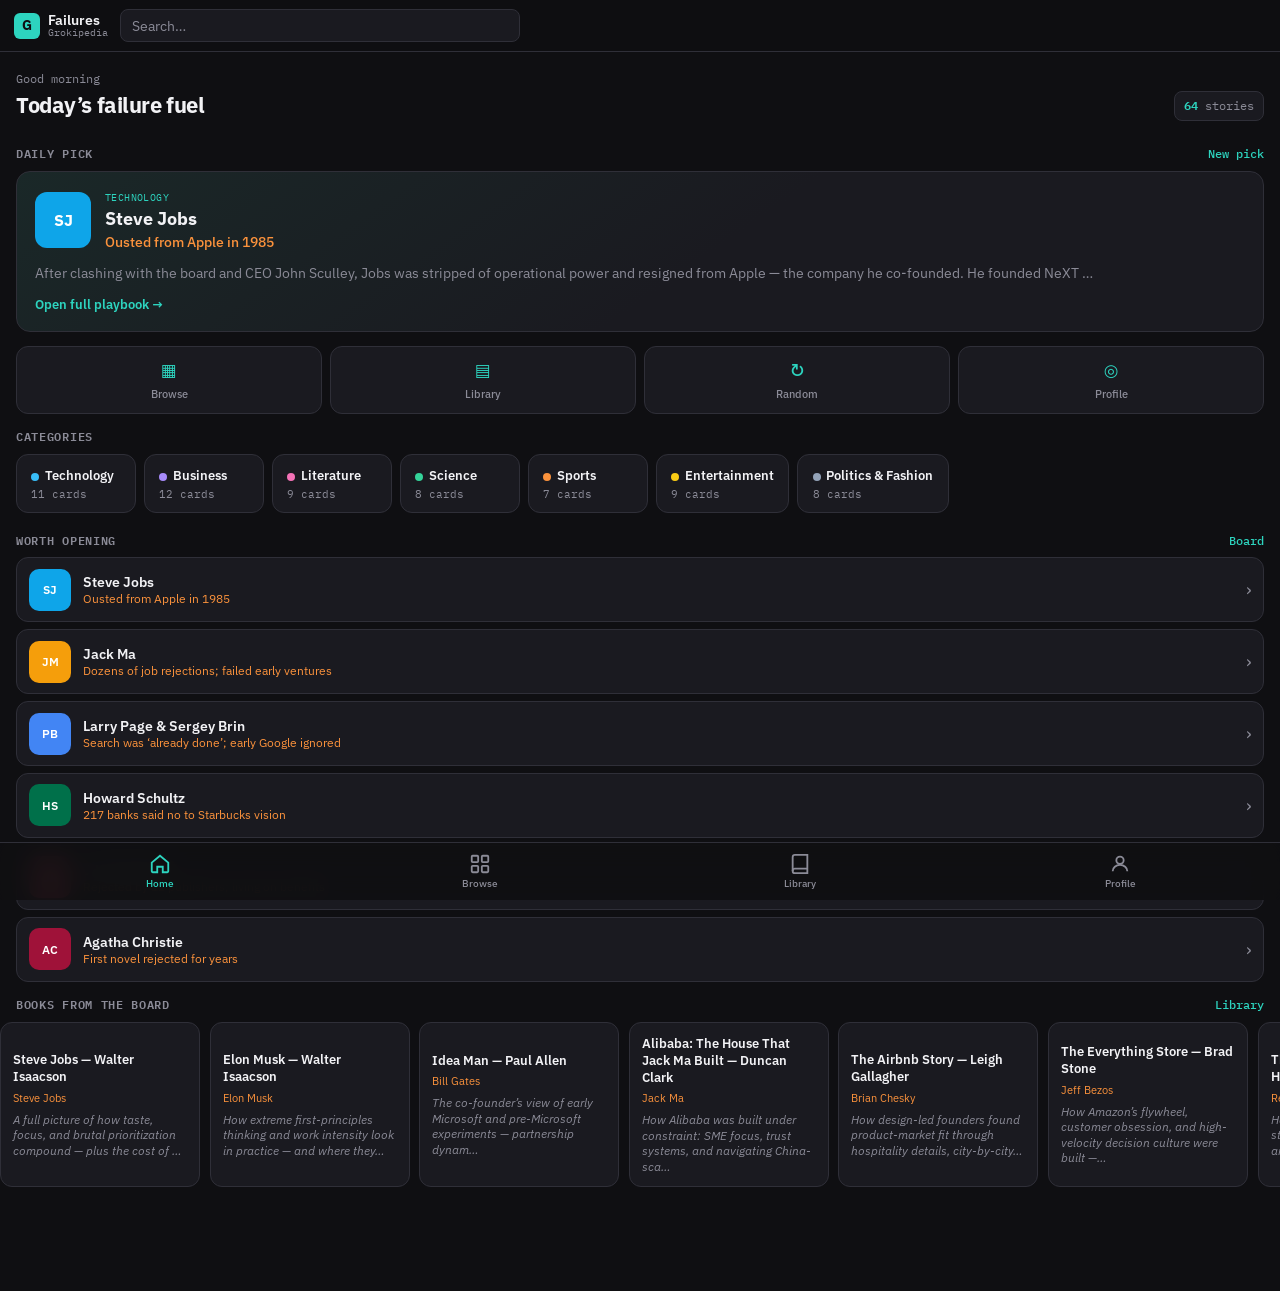
==== index.html @ 0fde5cc3 "Embed bulk catalog loader for 500+ entries; remove broken placeholder" ====
<!DOCTYPE html>
<html lang="en">
<head>
  <meta charset="UTF-8">
  <meta name="viewport" content="width=device-width, initial-scale=1.0, viewport-fit=cover">
  <title>Failures — Grokipedia</title>
  <meta name="description" content="Famous failures playbooks. Browse, save, learn.">
  <meta name="theme-color" content="#0f0f12">
  <link rel="stylesheet" href="styles.css">
  <link rel="preconnect" href="https://fonts.googleapis.com">
  <link rel="preconnect" href="https://fonts.gstatic.com" crossorigin>
  <link href="https://fonts.googleapis.com/css2?family=IBM+Plex+Sans:wght@400;500;600;700&family=IBM+Plex+Mono:wght@400;500&display=swap" rel="stylesheet">
</head>
<body>
  <header class="app-header" id="app-header">
    <div class="logo" data-nav="home" role="button" tabindex="0">
      <span class="logo-g">G</span>
      <div class="logo-text">
        <span class="logo-main">Failures</span>
        <span class="logo-sub">Grokipedia</span>
      </div>
    </div>
    <div class="header-search-wrap">
      <input type="search" id="search" placeholder="Search…" aria-label="Search" autocomplete="off">
    </div>
  </header>

  <main id="view-home" class="view active">
    <div class="home-scroll">
      <section class="home-greet">
        <div>
          <p class="greet-line" id="greet-line">Welcome back</p>
          <h1 id="home-title">Today’s failure fuel</h1>
        </div>
        <div class="greet-stats">
          <span id="stat-total">0</span> stories
        </div>
      </section>
      <section class="home-section">
        <div class="sec-label"><span>Daily pick</span>
          <button type="button" class="text-btn" id="reshuffle">New pick</button>
        </div>
        <button type="button" class="daily-card" id="daily-card"></button>
      </section>
      <section class="home-section">
        <div class="quick-row">
          <button type="button" class="quick" data-nav="browse"><span class="q-icon">▦</span><span class="q-label">Browse</span></button>
          <button type="button" class="quick" data-nav="library"><span class="q-icon">▤</span><span class="q-label">Library</span></button>
          <button type="button" class="quick" id="quick-random"><span class="q-icon">↻</span><span class="q-label">Random</span></button>
          <button type="button" class="quick" data-nav="profile"><span class="q-icon">◎</span><span class="q-label">Profile</span></button>
        </div>
      </section>
      <section class="home-section">
        <div class="sec-label"><span>Categories</span></div>
        <div class="cat-scroll" id="cat-scroll"></div>
      </section>
      <section class="home-section" id="saved-section" hidden>
        <div class="sec-label"><span>Saved</span>
          <button type="button" class="text-btn" data-nav="library">See all</button>
        </div>
        <div class="h-scroll" id="saved-row"></div>
      </section>
      <section class="home-section">
        <div class="sec-label"><span>Worth opening</span>
          <button type="button" class="text-btn" data-nav="browse">Board</button>
        </div>
        <div class="list-stack" id="worth-list"></div>
      </section>
      <section class="home-section last">
        <div class="sec-label"><span>Books from the board</span>
          <button type="button" class="text-btn" data-lib-jump>Library</button>
        </div>
        <div class="h-scroll" id="books-row"></div>
      </section>
    </div>
  </main>

  <main id="view-browse" class="view">
    <div class="browse-toolbar"><div class="chip-row" id="chip-row"></div></div>
    <div class="board" id="board"></div>
  </main>

  <main id="view-library" class="view">
    <div class="page-top"><h1>Library</h1><p>Saved on this device only</p></div>
    <div class="lib-tabs">
      <button type="button" class="lib-tab active" data-lib="saved">Saved</button>
      <button type="button" class="lib-tab" data-lib="books">Books</button>
    </div>
    <div id="library-list" class="library-list"></div>
  </main>

  <main id="view-profile" class="view">
    <div class="page-top"><h1>Profile</h1><p>Local only · nothing uploaded</p></div>
    <div class="profile-card">
      <div class="profile-avatar" id="profile-avatar">G</div>
      <div class="profile-fields">
        <label class="field-label" for="display-name">Display name</label>
        <input type="text" id="display-name" placeholder="Your name" maxlength="40">
      </div>
    </div>
    <div class="profile-stats" id="profile-stats"></div>
    <div class="profile-actions">
      <button type="button" class="btn ghost" id="clear-library">Clear saved library</button>
      <button type="button" class="btn ghost danger" id="reset-all">Reset all local data</button>
    </div>
    <p class="profile-note">Unofficial Grokipedia community board.</p>
  </main>

  <nav class="bottom-nav" aria-label="Main">
    <button type="button" class="nav-btn active" data-nav="home"><svg width="22" height="22" viewBox="0 0 24 24" fill="none" stroke="currentColor" stroke-width="2"><path d="M3 10.5L12 3l9 7.5V20a1 1 0 0 1-1 1h-5v-6H9v6H4a1 1 0 0 1-1-1v-9.5z"/></svg><span>Home</span></button>
    <button type="button" class="nav-btn" data-nav="browse"><svg width="22" height="22" viewBox="0 0 24 24" fill="none" stroke="currentColor" stroke-width="2"><rect x="3" y="3" width="7" height="7" rx="1"/><rect x="14" y="3" width="7" height="7" rx="1"/><rect x="3" y="14" width="7" height="7" rx="1"/><rect x="14" y="14" width="7" height="7" rx="1"/></svg><span>Browse</span></button>
    <button type="button" class="nav-btn" data-nav="library"><svg width="22" height="22" viewBox="0 0 24 24" fill="none" stroke="currentColor" stroke-width="2"><path d="M4 19.5A2.5 2.5 0 0 1 6.5 17H20"/><path d="M6.5 2H20v20H6.5A2.5 2.5 0 0 1 4 19.5v-15A2.5 2.5 0 0 1 6.5 2z"/></svg><span>Library</span></button>
    <button type="button" class="nav-btn" data-nav="profile"><svg width="22" height="22" viewBox="0 0 24 24" fill="none" stroke="currentColor" stroke-width="2"><circle cx="12" cy="8" r="4"/><path d="M4 20c0-4 3.6-7 8-7s8 3 8 7"/></svg><span>Profile</span></button>
  </nav>

  <div class="modal" id="modal" hidden>
    <div class="modal-backdrop" id="modal-backdrop"></div>
    <div class="modal-panel" role="dialog" aria-modal="true" aria-labelledby="modal-title">
      <button type="button" class="modal-close" id="modal-close" aria-label="Close">×</button>
      <div class="modal-header">
        <div class="modal-avatar" id="modal-avatar"></div>
        <div>
          <p class="modal-cat" id="modal-cat"></p>
          <h2 id="modal-title"></h2>
          <p class="modal-fail" id="modal-fail"></p>
        </div>
      </div>
      <div class="modal-actions"><button type="button" class="btn primary sm" id="save-btn">Save to library</button></div>
      <div class="modal-body" id="modal-body"></div>
    </div>
  </div>

  <script src="data.js"></script>
  <script src="data-extra.js"></script>
  <script src="data-mega.js"></script>
  <script src="script.js"></script>
</body>
</html>
---- styles.css ----
:root {
  --bg: #0f0f12;
  --surface: #1a1a20;
  --surface2: #22222a;
  --card: #2a2a33;
  --card-hover: #33333e;
  --border: #2f2f38;
  --text: #f2f2f5;
  --muted: #8b8b97;
  --accent: #2dd4bf;
  --accent-dim: rgba(45, 212, 191, 0.12);
  --orange: #fb923c;
  --danger: #f87171;
  --font: 'IBM Plex Sans', system-ui, sans-serif;
  --mono: 'IBM Plex Mono', ui-monospace, monospace;
  --nav-h: 58px;
  --header-h: 52px;
}

* { box-sizing: border-box; margin: 0; padding: 0; }
html { height: 100%; }
body {
  font-family: var(--font);
  background: var(--bg);
  color: var(--text);
  min-height: 100%;
  padding-bottom: calc(var(--nav-h) + env(safe-area-inset-bottom, 0px));
  -webkit-font-smoothing: antialiased;
  line-height: 1.45;
}

/* Header */
.app-header {
  position: sticky; top: 0; z-index: 30;
  display: flex; align-items: center; gap: 0.75rem;
  height: var(--header-h);
  padding: 0 0.9rem;
  background: rgba(15, 15, 18, 0.92);
  backdrop-filter: blur(12px);
  border-bottom: 1px solid var(--border);
}
.logo {
  display: flex; align-items: center; gap: 0.45rem; flex-shrink: 0;
  cursor: pointer; border: none; background: none; color: inherit;
}
.logo-g {
  width: 26px; height: 26px; background: var(--accent); color: #0f0f12;
  font-weight: 700; font-size: 0.9rem; border-radius: 6px;
  display: flex; align-items: center; justify-content: center;
}
.logo-text { display: flex; flex-direction: column; line-height: 1.1; }
.logo-main { font-weight: 600; font-size: 0.85rem; }
.logo-sub { font-size: 0.6rem; color: var(--muted); font-family: var(--mono); }
.header-search-wrap { flex: 1; max-width: 400px; }
.header-search-wrap input {
  width: 100%; background: var(--surface); border: 1px solid var(--border);
  border-radius: 8px; padding: 0.4rem 0.7rem; color: var(--text);
  font-size: 0.85rem; font-family: inherit; outline: none;
}
.header-search-wrap input:focus { border-color: var(--accent); }
.header-search-wrap input::placeholder { color: var(--muted); }

.view { display: none; }
.view.active { display: block; }

/* ── HOME ── */
.home-scroll { padding-bottom: 1.5rem; }

.home-greet {
  display: flex; justify-content: space-between; align-items: flex-end;
  padding: 1.1rem 1rem 0.85rem;
}
.greet-line {
  font-size: 0.75rem; color: var(--muted); font-family: var(--mono);
  margin-bottom: 0.2rem;
}
.home-greet h1 { font-size: 1.35rem; font-weight: 700; letter-spacing: -0.02em; }
.greet-stats {
  font-size: 0.75rem; color: var(--muted); font-family: var(--mono);
  background: var(--surface); border: 1px solid var(--border);
  border-radius: 8px; padding: 0.35rem 0.55rem;
}
.greet-stats span { color: var(--accent); font-weight: 600; }

.home-section { padding: 0.65rem 0 0.25rem; }
.home-section.last { padding-bottom: 1rem; }
.sec-label {
  display: flex; align-items: center; justify-content: space-between;
  padding: 0 1rem 0.55rem;
  font-size: 0.72rem; font-weight: 600; text-transform: uppercase;
  letter-spacing: 0.06em; color: var(--muted); font-family: var(--mono);
}
.text-btn {
  background: none; border: none; color: var(--accent);
  font-family: inherit; font-size: 0.75rem; font-weight: 500;
  cursor: pointer; text-transform: none; letter-spacing: 0;
}
.text-btn:hover { text-decoration: underline; }

/* Daily hero card */
.daily-card {
  display: block; width: calc(100% - 2rem); margin: 0 1rem;
  text-align: left; border: 1px solid var(--border);
  border-radius: 14px; padding: 1.1rem 1.15rem 1.15rem;
  background: linear-gradient(145deg, #1a2828 0%, var(--surface) 55%);
  color: inherit; font-family: inherit; cursor: pointer;
  transition: border-color 0.15s, transform 0.12s;
}
.daily-card:hover, .daily-card:focus {
  border-color: var(--accent); outline: none; transform: translateY(-1px);
}
.daily-card .dc-top {
  display: flex; gap: 0.85rem; align-items: center; margin-bottom: 0.75rem;
}
.daily-card .dc-pic {
  width: 56px; height: 56px; border-radius: 12px; overflow: hidden;
  flex-shrink: 0; position: relative;
}
.daily-card .dc-pic .avatar,
.daily-card .dc-pic {
  display: flex; align-items: center; justify-content: center;
  color: #fff; font-weight: 700; font-size: 1rem;
}
.daily-card .dc-pic img {
  position: absolute; inset: 0; width: 100%; height: 100%; object-fit: cover;
  opacity: 0; transition: opacity 0.15s;
}
.daily-card .dc-pic img.loaded { opacity: 1; }
.daily-card .dc-cat {
  font-size: 0.65rem; font-family: var(--mono); color: var(--accent);
  text-transform: uppercase; letter-spacing: 0.04em; margin-bottom: 0.15rem;
}
.daily-card h2 { font-size: 1.15rem; font-weight: 700; margin-bottom: 0.2rem; }
.daily-card .dc-fail { font-size: 0.85rem; color: var(--orange); font-weight: 500; }
.daily-card .dc-body {
  font-size: 0.85rem; color: var(--muted); line-height: 1.5;
  margin-bottom: 0.75rem;
}
.daily-card .dc-cta {
  font-size: 0.8rem; font-weight: 600; color: var(--accent);
}

/* Quick actions */
.quick-row {
  display: grid; grid-template-columns: repeat(4, 1fr); gap: 0.5rem;
  padding: 0 1rem;
}
.quick {
  background: var(--surface); border: 1px solid var(--border);
  border-radius: 12px; padding: 0.75rem 0.4rem;
  display: flex; flex-direction: column; align-items: center; gap: 0.35rem;
  color: var(--text); font-family: inherit; cursor: pointer;
  transition: border-color 0.12s, background 0.12s;
}
.quick:hover { border-color: var(--accent); background: var(--surface2); }
.q-icon { font-size: 1.05rem; color: var(--accent); font-weight: 600; }
.q-label { font-size: 0.68rem; color: var(--muted); font-weight: 500; }

/* Category pills scroll */
.cat-scroll {
  display: flex; gap: 0.5rem; overflow-x: auto; padding: 0 1rem 0.25rem;
  scroll-snap-type: x mandatory; -webkit-overflow-scrolling: touch;
}
.cat-scroll::-webkit-scrollbar { display: none; }
.cat-pill {
  flex: 0 0 auto; scroll-snap-align: start;
  background: var(--surface); border: 1px solid var(--border);
  border-radius: 12px; padding: 0.7rem 0.9rem; min-width: 120px;
  text-align: left; color: inherit; font-family: inherit; cursor: pointer;
}
.cat-pill:hover { border-color: var(--accent); }
.cat-pill .cp-dot {
  width: 8px; height: 8px; border-radius: 50%; display: inline-block;
  margin-right: 0.35rem; vertical-align: middle;
}
.cat-pill .cp-name { font-size: 0.8rem; font-weight: 600; }
.cat-pill .cp-n {
  display: block; margin-top: 0.2rem; font-size: 0.68rem;
  color: var(--muted); font-family: var(--mono);
}

/* Horizontal card strips */
.h-scroll {
  display: flex; gap: 0.6rem; overflow-x: auto; padding: 0 1rem 0.35rem;
  scroll-snap-type: x mandatory; -webkit-overflow-scrolling: touch;
}
.h-scroll::-webkit-scrollbar { display: none; }
.h-scroll .mini-card {
  flex: 0 0 200px; scroll-snap-align: start;
  background: var(--surface); border: 1px solid var(--border);
  border-radius: 12px; padding: 0.75rem; text-align: left;
  color: inherit; font-family: inherit; cursor: pointer;
}
.h-scroll .mini-card:hover { border-color: var(--accent); }
.mini-card .mc-top { display: flex; gap: 0.5rem; align-items: center; margin-bottom: 0.45rem; }
.mini-card .mc-pic {
  width: 36px; height: 36px; border-radius: 8px; overflow: hidden;
  flex-shrink: 0; position: relative; display: flex; align-items: center;
  justify-content: center; color: #fff; font-size: 0.7rem; font-weight: 600;
}
.mini-card .mc-pic img {
  position: absolute; inset: 0; width: 100%; height: 100%; object-fit: cover;
  opacity: 0;
}
.mini-card .mc-pic img.loaded { opacity: 1; }
.mini-card h3 { font-size: 0.82rem; font-weight: 600; }
.mini-card .mc-fail { font-size: 0.7rem; color: var(--orange); line-height: 1.3; }
.mini-card .mc-book {
  font-size: 0.72rem; color: var(--muted); margin-top: 0.4rem;
  font-style: italic; line-height: 1.35;
}

/* Worth opening list */
.list-stack { padding: 0 1rem; display: flex; flex-direction: column; gap: 0.45rem; }
.list-row {
  display: flex; gap: 0.75rem; align-items: center;
  background: var(--surface); border: 1px solid var(--border);
  border-radius: 12px; padding: 0.65rem 0.75rem; width: 100%;
  text-align: left; color: inherit; font-family: inherit; cursor: pointer;
}
.list-row:hover { border-color: var(--accent); }
.list-row .lr-pic {
  width: 42px; height: 42px; border-radius: 10px; overflow: hidden;
  flex-shrink: 0; position: relative; display: flex; align-items: center;
  justify-content: center; color: #fff; font-size: 0.75rem; font-weight: 600;
}
.list-row .lr-pic img {
  position: absolute; inset: 0; width: 100%; height: 100%; object-fit: cover;
  opacity: 0;
}
.list-row .lr-pic img.loaded { opacity: 1; }
.list-row .lr-body { flex: 1; min-width: 0; }
.list-row h3 { font-size: 0.88rem; font-weight: 600; white-space: nowrap; overflow: hidden; text-overflow: ellipsis; }
.list-row .lr-fail { font-size: 0.72rem; color: var(--orange); white-space: nowrap; overflow: hidden; text-overflow: ellipsis; }
.list-row .lr-go { color: var(--muted); font-size: 1.1rem; flex-shrink: 0; }

/* Browse */
.browse-toolbar {
  padding: 0.6rem 0.75rem 0.5rem;
  background: rgba(26, 26, 32, 0.95);
  border-bottom: 1px solid var(--border);
  position: sticky; top: var(--header-h); z-index: 15;
}
.chip-row {
  display: flex; gap: 0.35rem; overflow-x: auto;
  -webkit-overflow-scrolling: touch;
}
.chip-row::-webkit-scrollbar { display: none; }
.chip {
  flex-shrink: 0; border: 1px solid var(--border); background: var(--bg);
  color: var(--muted); border-radius: 999px; padding: 0.32rem 0.7rem;
  font-size: 0.72rem; font-family: inherit; cursor: pointer; font-weight: 500;
}
.chip.active { background: var(--accent-dim); border-color: var(--accent); color: var(--accent); }

.board {
  display: flex; gap: 0.75rem; padding: 0.85rem 0.85rem 1.5rem;
  overflow-x: auto; align-items: flex-start;
  min-height: calc(100vh - var(--header-h) - var(--nav-h) - 50px);
}
.column {
  flex: 0 0 270px; background: var(--surface); border-radius: 10px;
  display: flex; flex-direction: column;
  max-height: calc(100vh - var(--header-h) - var(--nav-h) - 70px);
}
.column-header {
  display: flex; align-items: center; gap: 0.45rem;
  padding: 0.6rem 0.75rem; border-bottom: 1px solid var(--border); flex-shrink: 0;
}
.column-dot { width: 8px; height: 8px; border-radius: 50%; }
.column-dot.tech { background: #38bdf8; }
.column-dot.business { background: #a78bfa; }
.column-dot.literature { background: #f472b6; }
.column-dot.science { background: #34d399; }
.column-dot.sports { background: #fb923c; }
.column-dot.entertainment { background: #facc15; }
.column-dot.other { background: #94a3b8; }
.column-header h2 { font-size: 0.8rem; font-weight: 600; flex: 1; }
.column-header .count {
  font-size: 0.65rem; font-family: var(--mono); color: var(--muted);
  background: var(--bg); padding: 0.1rem 0.35rem; border-radius: 6px;
}
.column-cards {
  padding: 0.5rem; overflow-y: auto; display: flex; flex-direction: column;
  gap: 0.45rem; flex: 1;
}
.card {
  background: var(--card); border-radius: 8px; padding: 0.6rem 0.7rem;
  border: 1px solid transparent; cursor: pointer; width: 100%;
  text-align: left; color: inherit; font-family: inherit;
  transition: background 0.12s, border-color 0.12s;
}
.card:hover, .card:focus { background: var(--card-hover); border-color: var(--border); outline: none; }
.card-top { display: flex; gap: 0.55rem; margin-bottom: 0.35rem; }
.pic {
  width: 38px; height: 38px; border-radius: 8px; overflow: hidden;
  flex-shrink: 0; position: relative; display: flex; align-items: center;
  justify-content: center; color: #fff; font-size: 0.7rem; font-weight: 600;
}
.pic img {
  position: absolute; inset: 0; width: 100%; height: 100%; object-fit: cover;
  opacity: 0; transition: opacity 0.15s;
}
.pic img.loaded { opacity: 1; }
.card-top h3 { font-size: 0.84rem; font-weight: 600; margin-bottom: 0.1rem; }
.card .fail { font-size: 0.7rem; color: var(--orange); font-weight: 500; line-height: 1.3; }
.card .body { font-size: 0.72rem; color: var(--muted); line-height: 1.4; margin-bottom: 0.3rem; }
.card-meta { font-size: 0.62rem; font-family: var(--mono); color: #5c5c68; }

.empty-msg { color: var(--muted); padding: 2rem 1rem; font-size: 0.9rem; text-align: center; }

/* Library & Profile */
.page-top { padding: 1.1rem 1rem 0.5rem; }
.page-top h1 { font-size: 1.3rem; font-weight: 700; }
.page-top p { color: var(--muted); font-size: 0.8rem; margin-top: 0.15rem; }
.lib-tabs { display: flex; gap: 0.4rem; padding: 0.5rem 1rem 0.75rem; }
.lib-tab {
  border: 1px solid var(--border); background: var(--surface); color: var(--muted);
  border-radius: 999px; padding: 0.35rem 0.85rem; font-size: 0.78rem;
  font-family: inherit; cursor: pointer; font-weight: 500;
}
.lib-tab.active { border-color: var(--accent); color: var(--accent); background: var(--accent-dim); }
.library-list { padding: 0 1rem 2rem; display: flex; flex-direction: column; gap: 0.5rem; }
.lib-item {
  background: var(--surface); border: 1px solid var(--border); border-radius: 10px;
  padding: 0.85rem 1rem; cursor: pointer; text-align: left; color: inherit;
  font-family: inherit; width: 100%;
}
.lib-item:hover { border-color: var(--accent); }
.lib-item h3 { font-size: 0.95rem; margin-bottom: 0.15rem; }
.lib-item .sub { font-size: 0.78rem; color: var(--muted); }
.lib-item .book-line { font-size: 0.78rem; color: var(--accent); margin-top: 0.3rem; font-style: italic; }

.profile-card {
  margin: 0.5rem 1rem; padding: 1rem; background: var(--surface);
  border: 1px solid var(--border); border-radius: 12px;
  display: flex; gap: 1rem; align-items: center;
}
.profile-avatar {
  width: 52px; height: 52px; border-radius: 50%; background: var(--accent);
  color: #0f0f12; font-weight: 700; font-size: 1.2rem;
  display: flex; align-items: center; justify-content: center; flex-shrink: 0;
}
.field-label { display: block; font-size: 0.65rem; color: var(--muted); margin-bottom: 0.2rem; font-family: var(--mono); }
#display-name {
  background: var(--bg); border: 1px solid var(--border); border-radius: 8px;
  padding: 0.45rem 0.65rem; color: var(--text); font-family: inherit; font-size: 0.9rem;
  width: 100%; max-width: 200px; outline: none;
}
#display-name:focus { border-color: var(--accent); }
.profile-stats {
  margin: 0.85rem 1rem; display: grid; grid-template-columns: repeat(3, 1fr); gap: 0.45rem;
}
.stat {
  background: var(--surface); border: 1px solid var(--border); border-radius: 10px;
  padding: 0.7rem; text-align: center;
}
.stat .num { font-size: 1.2rem; font-weight: 700; font-family: var(--mono); color: var(--accent); }
.stat .lbl { font-size: 0.65rem; color: var(--muted); margin-top: 0.1rem; }
.profile-actions { margin: 0.75rem 1rem; display: flex; flex-direction: column; gap: 0.45rem; }
.btn {
  border: none; border-radius: 8px; padding: 0.55rem 1rem;
  font-family: inherit; font-size: 0.85rem; font-weight: 600; cursor: pointer;
}
.btn.primary { background: var(--accent); color: #0f0f12; }
.btn.sm { padding: 0.4rem 0.75rem; font-size: 0.78rem; }
.btn.ghost {
  background: var(--surface); color: var(--text); border: 1px solid var(--border);
}
.btn.ghost.danger { color: var(--danger); }
.profile-note { margin: 1.25rem 1rem; font-size: 0.72rem; color: var(--muted); line-height: 1.5; }

/* Bottom nav */
.bottom-nav {
  position: fixed; bottom: 0; left: 0; right: 0; z-index: 40;
  height: calc(var(--nav-h) + env(safe-area-inset-bottom, 0px));
  padding-bottom: env(safe-area-inset-bottom, 0px);
  display: flex; background: rgba(15, 15, 18, 0.94);
  backdrop-filter: blur(12px); border-top: 1px solid var(--border);
}
.nav-btn {
  flex: 1; background: none; border: none; color: var(--muted);
  font-family: inherit; font-size: 0.62rem; font-weight: 500; cursor: pointer;
  display: flex; flex-direction: column; align-items: center; justify-content: center;
  gap: 0.15rem; transition: color 0.12s;
}
.nav-btn svg { display: block; }
.nav-btn.active { color: var(--accent); }
.nav-btn:hover { color: var(--text); }

/* Modal */
.modal[hidden] { display: none !important; }
.modal {
  position: fixed; inset: 0; z-index: 100;
  display: flex; align-items: flex-end; justify-content: center;
}
@media (min-width: 640px) {
  .modal { align-items: center; padding: 1rem; }
}
.modal-backdrop { position: absolute; inset: 0; background: rgba(0,0,0,0.75); }
.modal-panel {
  position: relative; background: var(--surface); border: 1px solid var(--border);
  border-radius: 16px 16px 0 0; width: min(540px, 100%);
  max-height: min(92vh, 800px); overflow-y: auto;
  padding: 1.2rem 1.2rem 2rem; z-index: 1;
}
@media (min-width: 640px) { .modal-panel { border-radius: 14px; } }
.modal-close {
  position: absolute; top: 0.55rem; right: 0.65rem;
  background: var(--card); border: none; color: var(--muted);
  width: 32px; height: 32px; border-radius: 50%; font-size: 1.25rem;
  cursor: pointer; line-height: 1; z-index: 2;
}
.modal-header {
  display: flex; gap: 0.9rem; align-items: flex-start;
  margin-bottom: 0.85rem; padding-right: 2rem;
}
.modal-avatar {
  width: 60px; height: 60px; border-radius: 12px; flex-shrink: 0;
  overflow: hidden; display: flex; align-items: center; justify-content: center;
  color: #fff; font-weight: 700; font-size: 1.05rem;
}
.modal-avatar img { width: 100%; height: 100%; object-fit: cover; }
.modal-cat {
  font-size: 0.65rem; font-family: var(--mono); color: var(--muted);
  text-transform: uppercase; letter-spacing: 0.04em; margin-bottom: 0.15rem;
}
.modal-header h2 { font-size: 1.15rem; font-weight: 700; margin-bottom: 0.15rem; }
.modal-fail { font-size: 0.85rem; color: var(--orange); font-weight: 500; }
.modal-actions { margin-bottom: 1rem; }
.modal-body section { margin-bottom: 1rem; }
.modal-body h3 {
  font-size: 0.68rem; font-family: var(--mono); text-transform: uppercase;
  letter-spacing: 0.05em; color: var(--accent); margin-bottom: 0.3rem;
}
.modal-body p, .modal-body li { font-size: 0.88rem; color: var(--muted); line-height: 1.55; }
.modal-body ul { padding-left: 1.05rem; }
.modal-body li { margin-bottom: 0.25rem; }
.modal-body .split { display: grid; grid-template-columns: 1fr 1fr; gap: 0.85rem; }
.modal-body .takeaway p {
  color: var(--text); font-weight: 500; border-left: 3px solid var(--accent);
  padding-left: 0.7rem;
}
.modal-body .book { color: var(--text); font-style: italic; }

@media (max-width: 700px) {
  .board { flex-direction: column; overflow-x: visible; }
  .column { flex: none; width: 100%; max-height: none; }
  .column-cards { max-height: 300px; }
  .modal-body .split { grid-template-columns: 1fr; }
  .logo-text { display: none; }
}
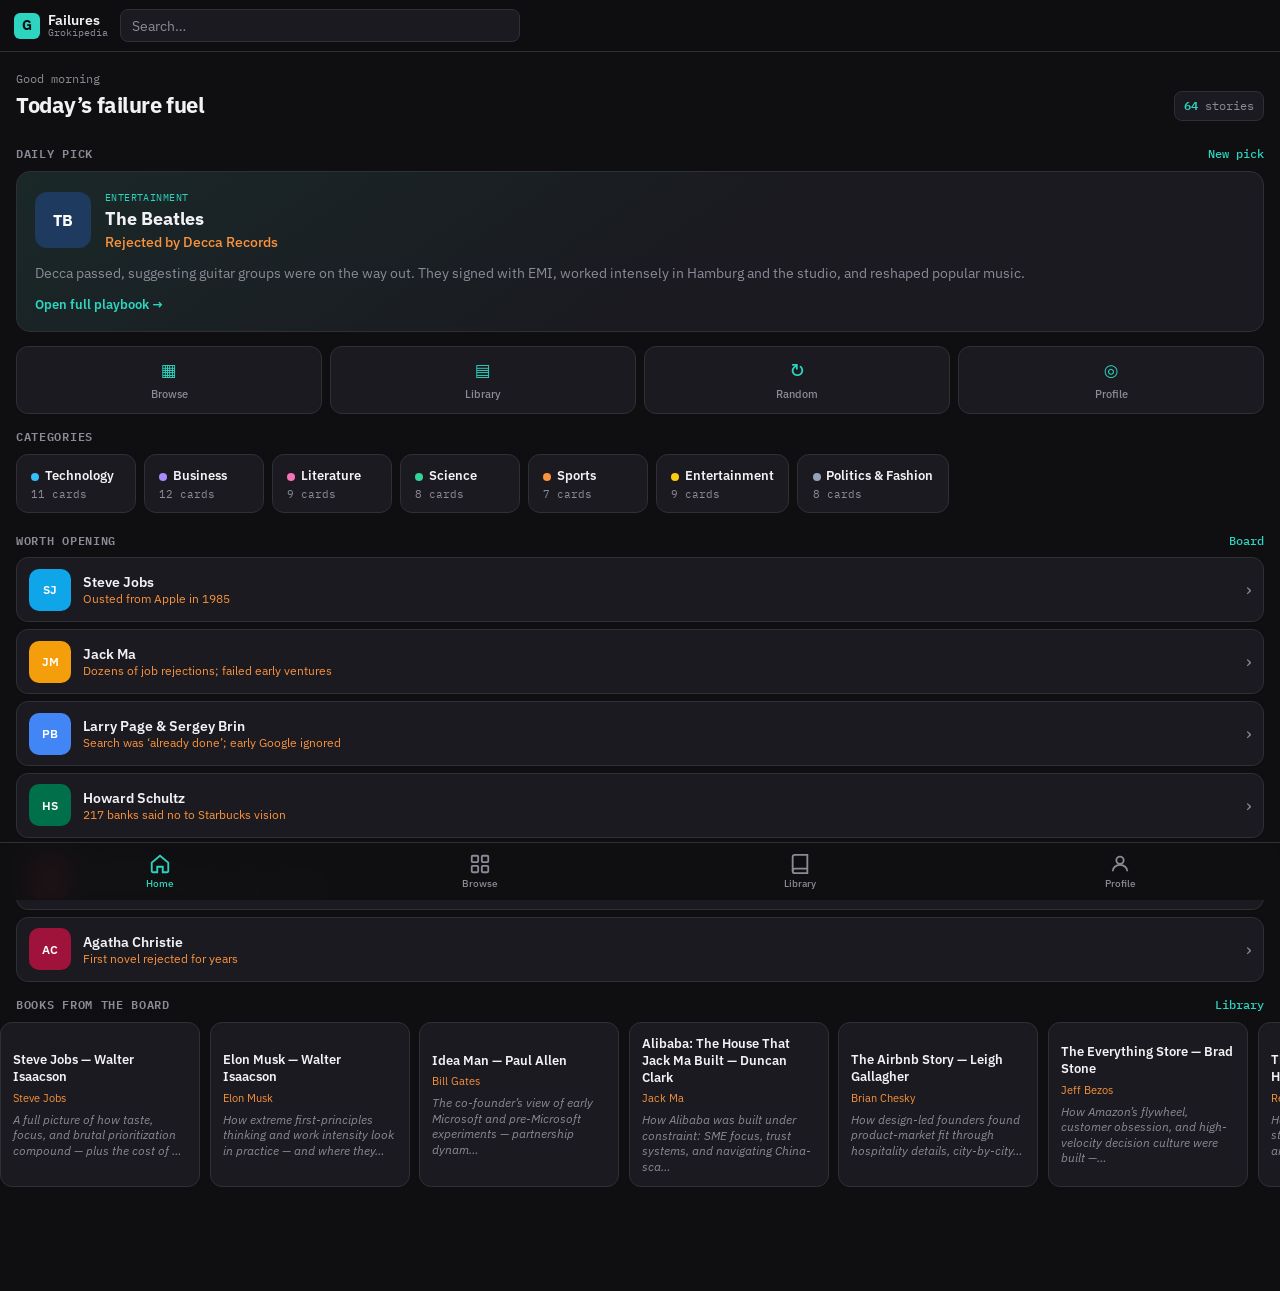
==== commit 439d0e5c: "Fix broken mega catalog: split into valid data-mega-1/2.js (~430 entries)" ====
--- a/index.html
+++ b/index.html
@@ -4,7 +4,7 @@
   <meta charset="UTF-8">
   <meta name="viewport" content="width=device-width, initial-scale=1.0, viewport-fit=cover">
   <title>Failures — Grokipedia</title>
-  <meta name="description" content="Famous failures playbooks. Browse, save, learn.">
+  <meta name="description" content="Famous failures playbooks. 500+ stories.">
   <meta name="theme-color" content="#0f0f12">
   <link rel="stylesheet" href="styles.css">
   <link rel="preconnect" href="https://fonts.googleapis.com">
@@ -24,7 +24,6 @@
       <input type="search" id="search" placeholder="Search…" aria-label="Search" autocomplete="off">
     </div>
   </header>
-
   <main id="view-home" class="view active">
     <div class="home-scroll">
       <section class="home-greet">
@@ -32,14 +31,10 @@
           <p class="greet-line" id="greet-line">Welcome back</p>
           <h1 id="home-title">Today’s failure fuel</h1>
         </div>
-        <div class="greet-stats">
-          <span id="stat-total">0</span> stories
-        </div>
+        <div class="greet-stats"><span id="stat-total">0</span> stories</div>
       </section>
       <section class="home-section">
-        <div class="sec-label"><span>Daily pick</span>
-          <button type="button" class="text-btn" id="reshuffle">New pick</button>
-        </div>
+        <div class="sec-label"><span>Daily pick</span><button type="button" class="text-btn" id="reshuffle">New pick</button></div>
         <button type="button" class="daily-card" id="daily-card"></button>
       </section>
       <section class="home-section">
@@ -55,31 +50,23 @@
         <div class="cat-scroll" id="cat-scroll"></div>
       </section>
       <section class="home-section" id="saved-section" hidden>
-        <div class="sec-label"><span>Saved</span>
-          <button type="button" class="text-btn" data-nav="library">See all</button>
-        </div>
+        <div class="sec-label"><span>Saved</span><button type="button" class="text-btn" data-nav="library">See all</button></div>
         <div class="h-scroll" id="saved-row"></div>
       </section>
       <section class="home-section">
-        <div class="sec-label"><span>Worth opening</span>
-          <button type="button" class="text-btn" data-nav="browse">Board</button>
-        </div>
+        <div class="sec-label"><span>Worth opening</span><button type="button" class="text-btn" data-nav="browse">Board</button></div>
         <div class="list-stack" id="worth-list"></div>
       </section>
       <section class="home-section last">
-        <div class="sec-label"><span>Books from the board</span>
-          <button type="button" class="text-btn" data-lib-jump>Library</button>
-        </div>
+        <div class="sec-label"><span>Books from the board</span><button type="button" class="text-btn" data-lib-jump>Library</button></div>
         <div class="h-scroll" id="books-row"></div>
       </section>
     </div>
   </main>
-
   <main id="view-browse" class="view">
     <div class="browse-toolbar"><div class="chip-row" id="chip-row"></div></div>
     <div class="board" id="board"></div>
   </main>
-
   <main id="view-library" class="view">
     <div class="page-top"><h1>Library</h1><p>Saved on this device only</p></div>
     <div class="lib-tabs">
@@ -88,9 +75,8 @@
     </div>
     <div id="library-list" class="library-list"></div>
   </main>
-
   <main id="view-profile" class="view">
-    <div class="page-top"><h1>Profile</h1><p>Local only · nothing uploaded</p></div>
+    <div class="page-top"><h1>Profile</h1><p>Local only</p></div>
     <div class="profile-card">
       <div class="profile-avatar" id="profile-avatar">G</div>
       <div class="profile-fields">
@@ -103,36 +89,29 @@
       <button type="button" class="btn ghost" id="clear-library">Clear saved library</button>
       <button type="button" class="btn ghost danger" id="reset-all">Reset all local data</button>
     </div>
-    <p class="profile-note">Unofficial Grokipedia community board.</p>
   </main>
-
   <nav class="bottom-nav" aria-label="Main">
     <button type="button" class="nav-btn active" data-nav="home"><svg width="22" height="22" viewBox="0 0 24 24" fill="none" stroke="currentColor" stroke-width="2"><path d="M3 10.5L12 3l9 7.5V20a1 1 0 0 1-1 1h-5v-6H9v6H4a1 1 0 0 1-1-1v-9.5z"/></svg><span>Home</span></button>
     <button type="button" class="nav-btn" data-nav="browse"><svg width="22" height="22" viewBox="0 0 24 24" fill="none" stroke="currentColor" stroke-width="2"><rect x="3" y="3" width="7" height="7" rx="1"/><rect x="14" y="3" width="7" height="7" rx="1"/><rect x="3" y="14" width="7" height="7" rx="1"/><rect x="14" y="14" width="7" height="7" rx="1"/></svg><span>Browse</span></button>
     <button type="button" class="nav-btn" data-nav="library"><svg width="22" height="22" viewBox="0 0 24 24" fill="none" stroke="currentColor" stroke-width="2"><path d="M4 19.5A2.5 2.5 0 0 1 6.5 17H20"/><path d="M6.5 2H20v20H6.5A2.5 2.5 0 0 1 4 19.5v-15A2.5 2.5 0 0 1 6.5 2z"/></svg><span>Library</span></button>
     <button type="button" class="nav-btn" data-nav="profile"><svg width="22" height="22" viewBox="0 0 24 24" fill="none" stroke="currentColor" stroke-width="2"><circle cx="12" cy="8" r="4"/><path d="M4 20c0-4 3.6-7 8-7s8 3 8 7"/></svg><span>Profile</span></button>
   </nav>
-
   <div class="modal" id="modal" hidden>
     <div class="modal-backdrop" id="modal-backdrop"></div>
-    <div class="modal-panel" role="dialog" aria-modal="true" aria-labelledby="modal-title">
+    <div class="modal-panel" role="dialog" aria-modal="true">
       <button type="button" class="modal-close" id="modal-close" aria-label="Close">×</button>
       <div class="modal-header">
         <div class="modal-avatar" id="modal-avatar"></div>
-        <div>
-          <p class="modal-cat" id="modal-cat"></p>
-          <h2 id="modal-title"></h2>
-          <p class="modal-fail" id="modal-fail"></p>
-        </div>
+        <div><p class="modal-cat" id="modal-cat"></p><h2 id="modal-title"></h2><p class="modal-fail" id="modal-fail"></p></div>
       </div>
       <div class="modal-actions"><button type="button" class="btn primary sm" id="save-btn">Save to library</button></div>
       <div class="modal-body" id="modal-body"></div>
     </div>
   </div>
-
   <script src="data.js"></script>
   <script src="data-extra.js"></script>
-  <script src="data-mega.js"></script>
+  <script src="data-mega-1.js"></script>
+  <script src="data-mega-2.js"></script>
   <script src="script.js"></script>
 </body>
 </html>
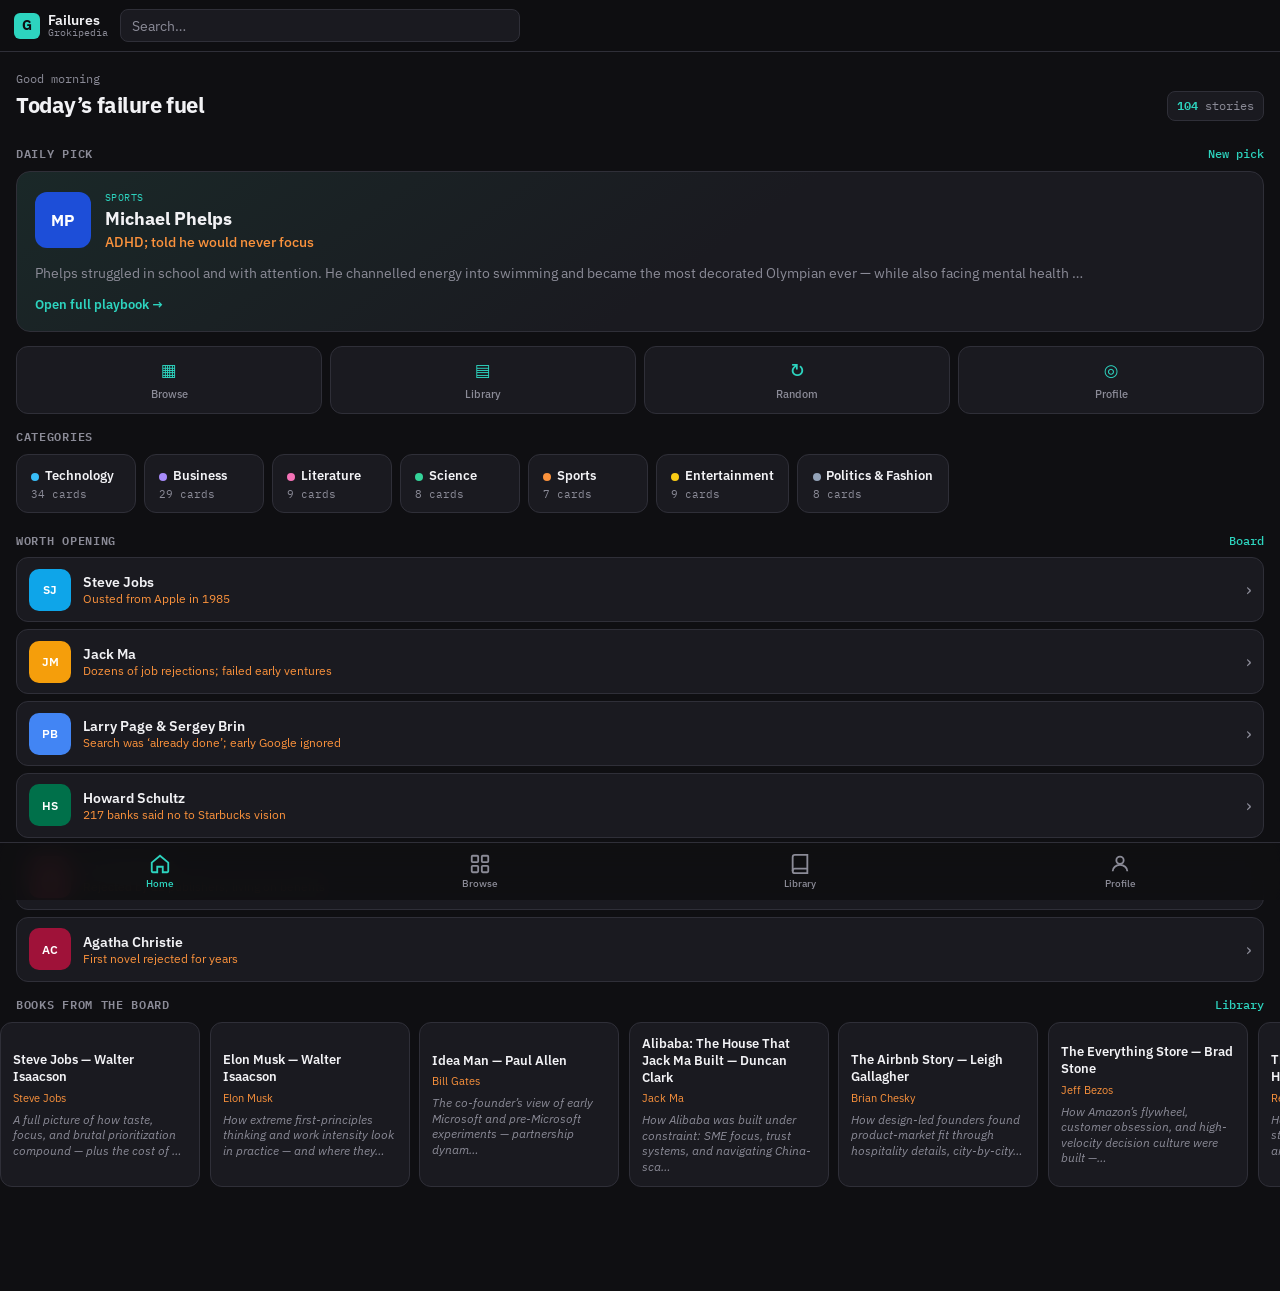
==== commit c0407219: "Fix catalog load: use working data.js + data-extra.js + p0.js; remove broken mega refs" ====
--- a/index.html
+++ b/index.html
@@ -4,7 +4,7 @@
   <meta charset="UTF-8">
   <meta name="viewport" content="width=device-width, initial-scale=1.0, viewport-fit=cover">
   <title>Failures — Grokipedia</title>
-  <meta name="description" content="Famous failures playbooks. 500+ stories.">
+  <meta name="description" content="Famous failures playbooks. Browse, save, learn.">
   <meta name="theme-color" content="#0f0f12">
   <link rel="stylesheet" href="styles.css">
   <link rel="preconnect" href="https://fonts.googleapis.com">
@@ -24,6 +24,7 @@
       <input type="search" id="search" placeholder="Search…" aria-label="Search" autocomplete="off">
     </div>
   </header>
+
   <main id="view-home" class="view active">
     <div class="home-scroll">
       <section class="home-greet">
@@ -63,10 +64,12 @@
       </section>
     </div>
   </main>
+
   <main id="view-browse" class="view">
     <div class="browse-toolbar"><div class="chip-row" id="chip-row"></div></div>
     <div class="board" id="board"></div>
   </main>
+
   <main id="view-library" class="view">
     <div class="page-top"><h1>Library</h1><p>Saved on this device only</p></div>
     <div class="lib-tabs">
@@ -75,6 +78,7 @@
     </div>
     <div id="library-list" class="library-list"></div>
   </main>
+
   <main id="view-profile" class="view">
     <div class="page-top"><h1>Profile</h1><p>Local only</p></div>
     <div class="profile-card">
@@ -90,12 +94,14 @@
       <button type="button" class="btn ghost danger" id="reset-all">Reset all local data</button>
     </div>
   </main>
+
   <nav class="bottom-nav" aria-label="Main">
     <button type="button" class="nav-btn active" data-nav="home"><svg width="22" height="22" viewBox="0 0 24 24" fill="none" stroke="currentColor" stroke-width="2"><path d="M3 10.5L12 3l9 7.5V20a1 1 0 0 1-1 1h-5v-6H9v6H4a1 1 0 0 1-1-1v-9.5z"/></svg><span>Home</span></button>
     <button type="button" class="nav-btn" data-nav="browse"><svg width="22" height="22" viewBox="0 0 24 24" fill="none" stroke="currentColor" stroke-width="2"><rect x="3" y="3" width="7" height="7" rx="1"/><rect x="14" y="3" width="7" height="7" rx="1"/><rect x="3" y="14" width="7" height="7" rx="1"/><rect x="14" y="14" width="7" height="7" rx="1"/></svg><span>Browse</span></button>
     <button type="button" class="nav-btn" data-nav="library"><svg width="22" height="22" viewBox="0 0 24 24" fill="none" stroke="currentColor" stroke-width="2"><path d="M4 19.5A2.5 2.5 0 0 1 6.5 17H20"/><path d="M6.5 2H20v20H6.5A2.5 2.5 0 0 1 4 19.5v-15A2.5 2.5 0 0 1 6.5 2z"/></svg><span>Library</span></button>
     <button type="button" class="nav-btn" data-nav="profile"><svg width="22" height="22" viewBox="0 0 24 24" fill="none" stroke="currentColor" stroke-width="2"><circle cx="12" cy="8" r="4"/><path d="M4 20c0-4 3.6-7 8-7s8 3 8 7"/></svg><span>Profile</span></button>
   </nav>
+
   <div class="modal" id="modal" hidden>
     <div class="modal-backdrop" id="modal-backdrop"></div>
     <div class="modal-panel" role="dialog" aria-modal="true">
@@ -108,10 +114,10 @@
       <div class="modal-body" id="modal-body"></div>
     </div>
   </div>
+
   <script src="data.js"></script>
   <script src="data-extra.js"></script>
-  <script src="data-mega-1.js"></script>
-  <script src="data-mega-2.js"></script>
+  <script src="p0.js"></script>
   <script src="script.js"></script>
 </body>
 </html>
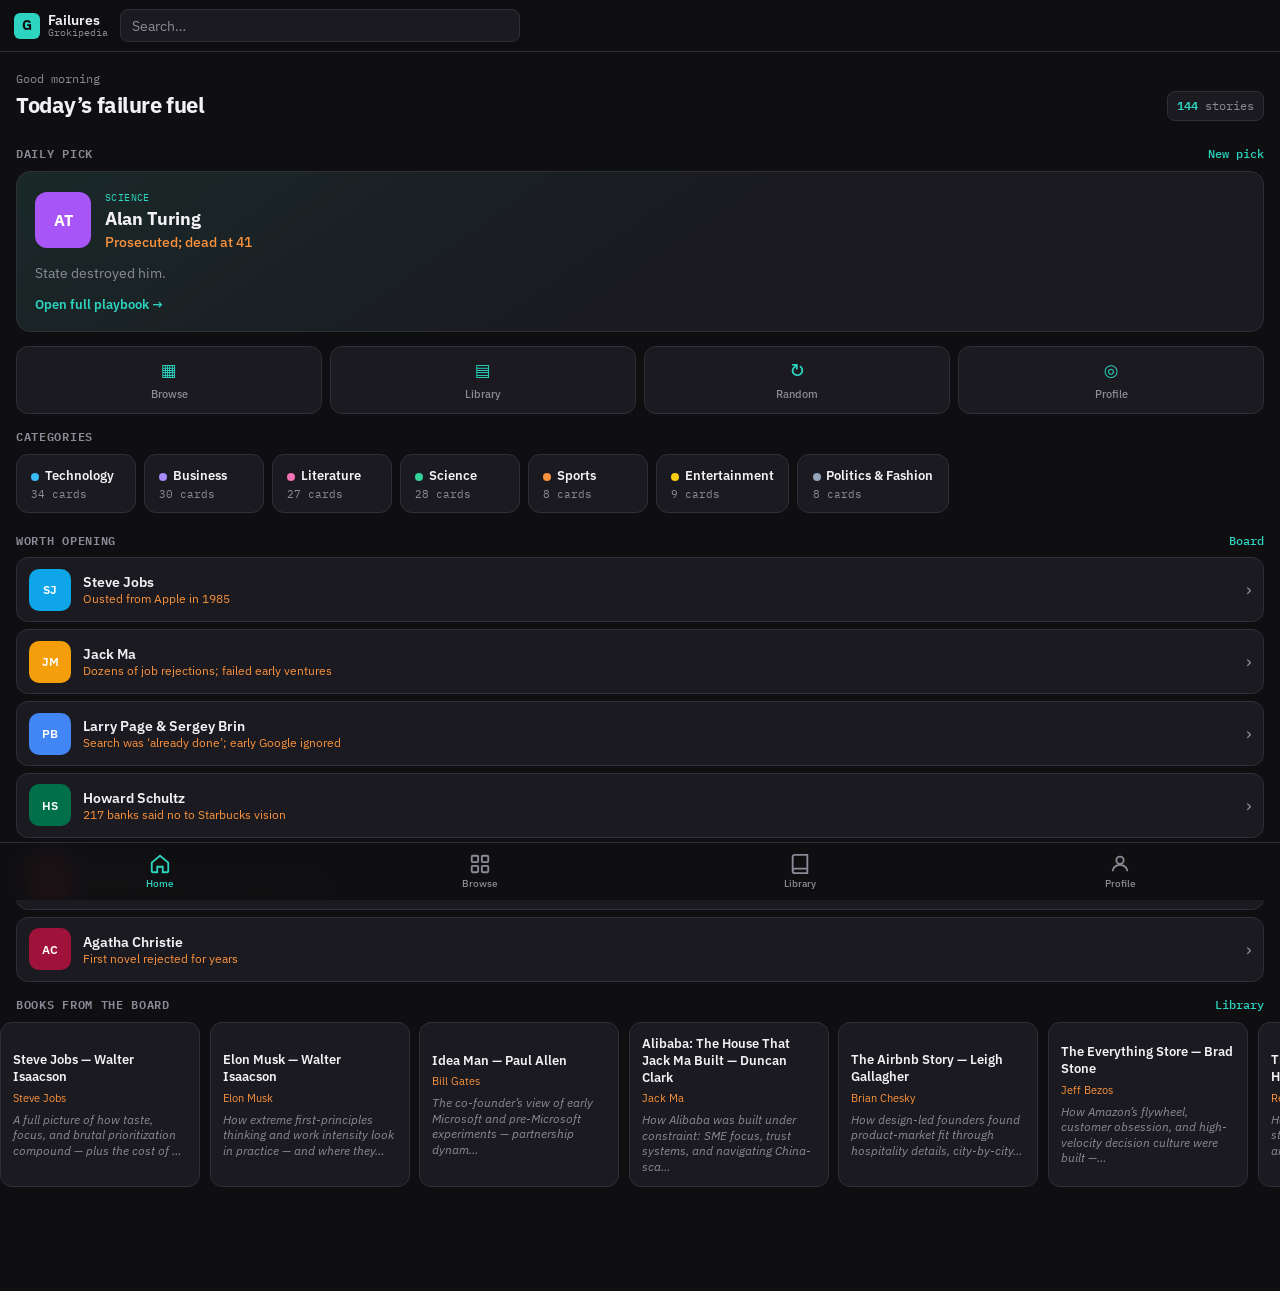
==== commit 0d98ca17: "Add p1.js (+40 entries: Melville through Jordan)" ====
--- a/index.html
+++ b/index.html
@@ -4,34 +4,25 @@
   <meta charset="UTF-8">
   <meta name="viewport" content="width=device-width, initial-scale=1.0, viewport-fit=cover">
   <title>Failures — Grokipedia</title>
-  <meta name="description" content="Famous failures playbooks. Browse, save, learn.">
+  <meta name="description" content="Famous failures playbooks.">
   <meta name="theme-color" content="#0f0f12">
   <link rel="stylesheet" href="styles.css">
-  <link rel="preconnect" href="https://fonts.googleapis.com">
-  <link rel="preconnect" href="https://fonts.gstatic.com" crossorigin>
   <link href="https://fonts.googleapis.com/css2?family=IBM+Plex+Sans:wght@400;500;600;700&family=IBM+Plex+Mono:wght@400;500&display=swap" rel="stylesheet">
 </head>
 <body>
-  <header class="app-header" id="app-header">
+  <header class="app-header">
     <div class="logo" data-nav="home" role="button" tabindex="0">
       <span class="logo-g">G</span>
-      <div class="logo-text">
-        <span class="logo-main">Failures</span>
-        <span class="logo-sub">Grokipedia</span>
-      </div>
+      <div class="logo-text"><span class="logo-main">Failures</span><span class="logo-sub">Grokipedia</span></div>
     </div>
     <div class="header-search-wrap">
       <input type="search" id="search" placeholder="Search…" aria-label="Search" autocomplete="off">
     </div>
   </header>
-
   <main id="view-home" class="view active">
     <div class="home-scroll">
       <section class="home-greet">
-        <div>
-          <p class="greet-line" id="greet-line">Welcome back</p>
-          <h1 id="home-title">Today’s failure fuel</h1>
-        </div>
+        <div><p class="greet-line" id="greet-line">Welcome back</p><h1>Today’s failure fuel</h1></div>
         <div class="greet-stats"><span id="stat-total">0</span> stories</div>
       </section>
       <section class="home-section">
@@ -46,10 +37,7 @@
           <button type="button" class="quick" data-nav="profile"><span class="q-icon">◎</span><span class="q-label">Profile</span></button>
         </div>
       </section>
-      <section class="home-section">
-        <div class="sec-label"><span>Categories</span></div>
-        <div class="cat-scroll" id="cat-scroll"></div>
-      </section>
+      <section class="home-section"><div class="sec-label"><span>Categories</span></div><div class="cat-scroll" id="cat-scroll"></div></section>
       <section class="home-section" id="saved-section" hidden>
         <div class="sec-label"><span>Saved</span><button type="button" class="text-btn" data-nav="library">See all</button></div>
         <div class="h-scroll" id="saved-row"></div>
@@ -64,12 +52,7 @@
       </section>
     </div>
   </main>
-
-  <main id="view-browse" class="view">
-    <div class="browse-toolbar"><div class="chip-row" id="chip-row"></div></div>
-    <div class="board" id="board"></div>
-  </main>
-
+  <main id="view-browse" class="view"><div class="browse-toolbar"><div class="chip-row" id="chip-row"></div></div><div class="board" id="board"></div></main>
   <main id="view-library" class="view">
     <div class="page-top"><h1>Library</h1><p>Saved on this device only</p></div>
     <div class="lib-tabs">
@@ -78,7 +61,6 @@
     </div>
     <div id="library-list" class="library-list"></div>
   </main>
-
   <main id="view-profile" class="view">
     <div class="page-top"><h1>Profile</h1><p>Local only</p></div>
     <div class="profile-card">
@@ -94,14 +76,12 @@
       <button type="button" class="btn ghost danger" id="reset-all">Reset all local data</button>
     </div>
   </main>
-
-  <nav class="bottom-nav" aria-label="Main">
+  <nav class="bottom-nav">
     <button type="button" class="nav-btn active" data-nav="home"><svg width="22" height="22" viewBox="0 0 24 24" fill="none" stroke="currentColor" stroke-width="2"><path d="M3 10.5L12 3l9 7.5V20a1 1 0 0 1-1 1h-5v-6H9v6H4a1 1 0 0 1-1-1v-9.5z"/></svg><span>Home</span></button>
     <button type="button" class="nav-btn" data-nav="browse"><svg width="22" height="22" viewBox="0 0 24 24" fill="none" stroke="currentColor" stroke-width="2"><rect x="3" y="3" width="7" height="7" rx="1"/><rect x="14" y="3" width="7" height="7" rx="1"/><rect x="3" y="14" width="7" height="7" rx="1"/><rect x="14" y="14" width="7" height="7" rx="1"/></svg><span>Browse</span></button>
     <button type="button" class="nav-btn" data-nav="library"><svg width="22" height="22" viewBox="0 0 24 24" fill="none" stroke="currentColor" stroke-width="2"><path d="M4 19.5A2.5 2.5 0 0 1 6.5 17H20"/><path d="M6.5 2H20v20H6.5A2.5 2.5 0 0 1 4 19.5v-15A2.5 2.5 0 0 1 6.5 2z"/></svg><span>Library</span></button>
     <button type="button" class="nav-btn" data-nav="profile"><svg width="22" height="22" viewBox="0 0 24 24" fill="none" stroke="currentColor" stroke-width="2"><circle cx="12" cy="8" r="4"/><path d="M4 20c0-4 3.6-7 8-7s8 3 8 7"/></svg><span>Profile</span></button>
   </nav>
-
   <div class="modal" id="modal" hidden>
     <div class="modal-backdrop" id="modal-backdrop"></div>
     <div class="modal-panel" role="dialog" aria-modal="true">
@@ -114,10 +94,10 @@
       <div class="modal-body" id="modal-body"></div>
     </div>
   </div>
-
   <script src="data.js"></script>
   <script src="data-extra.js"></script>
   <script src="p0.js"></script>
+  <script src="p1.js"></script>
   <script src="script.js"></script>
 </body>
 </html>
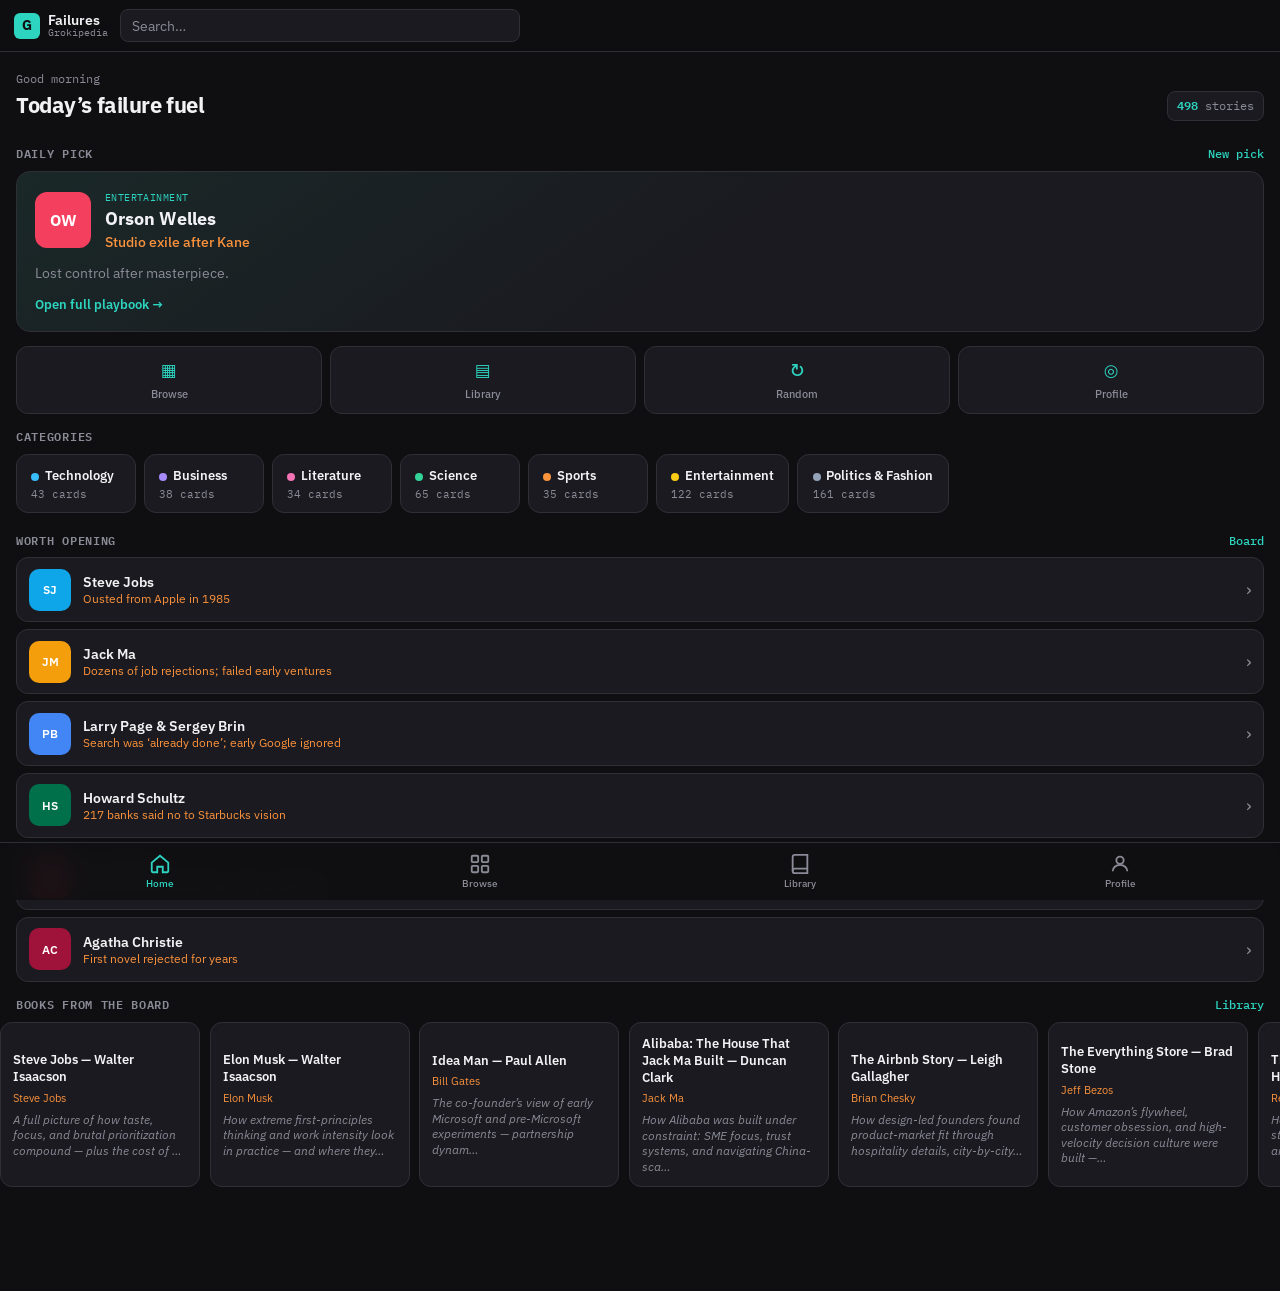
==== commit 7a2431a0: "Add p10.js + wire all packs p0-p10 into index (~500 stories)" ====
--- a/index.html
+++ b/index.html
@@ -4,7 +4,7 @@
   <meta charset="UTF-8">
   <meta name="viewport" content="width=device-width, initial-scale=1.0, viewport-fit=cover">
   <title>Failures — Grokipedia</title>
-  <meta name="description" content="Famous failures playbooks.">
+  <meta name="description" content="500+ famous failures playbooks.">
   <meta name="theme-color" content="#0f0f12">
   <link rel="stylesheet" href="styles.css">
   <link href="https://fonts.googleapis.com/css2?family=IBM+Plex+Sans:wght@400;500;600;700&family=IBM+Plex+Mono:wght@400;500&display=swap" rel="stylesheet">
@@ -98,6 +98,15 @@
   <script src="data-extra.js"></script>
   <script src="p0.js"></script>
   <script src="p1.js"></script>
+  <script src="p2.js"></script>
+  <script src="p3.js"></script>
+  <script src="p4.js"></script>
+  <script src="p5.js"></script>
+  <script src="p6.js"></script>
+  <script src="p7.js"></script>
+  <script src="p8.js"></script>
+  <script src="p9.js"></script>
+  <script src="p10.js"></script>
   <script src="script.js"></script>
 </body>
 </html>
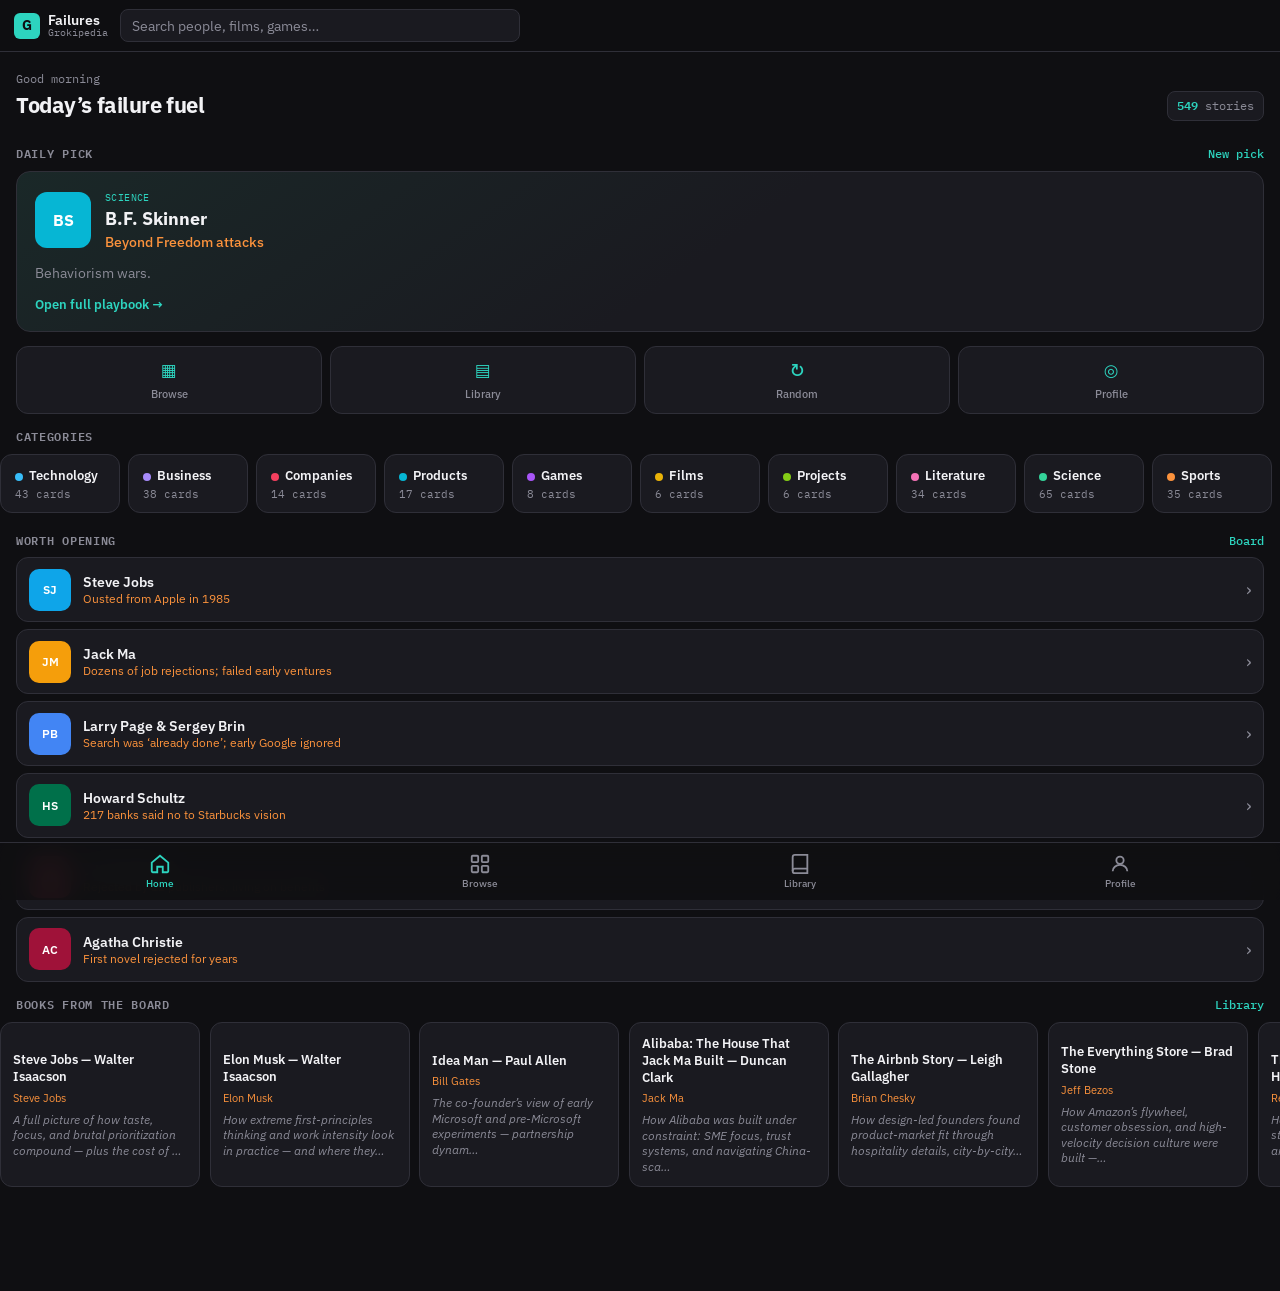
==== commit 2b9190df: "Wire things.js + new category colors in CSS" ====
--- a/index.html
+++ b/index.html
@@ -4,7 +4,7 @@
   <meta charset="UTF-8">
   <meta name="viewport" content="width=device-width, initial-scale=1.0, viewport-fit=cover">
   <title>Failures — Grokipedia</title>
-  <meta name="description" content="500+ famous failures playbooks.">
+  <meta name="description" content="Famous failures: people, companies, products, films, games, projects.">
   <meta name="theme-color" content="#0f0f12">
   <link rel="stylesheet" href="styles.css">
   <link href="https://fonts.googleapis.com/css2?family=IBM+Plex+Sans:wght@400;500;600;700&family=IBM+Plex+Mono:wght@400;500&display=swap" rel="stylesheet">
@@ -16,7 +16,7 @@
       <div class="logo-text"><span class="logo-main">Failures</span><span class="logo-sub">Grokipedia</span></div>
     </div>
     <div class="header-search-wrap">
-      <input type="search" id="search" placeholder="Search…" aria-label="Search" autocomplete="off">
+      <input type="search" id="search" placeholder="Search people, films, games…" aria-label="Search" autocomplete="off">
     </div>
   </header>
   <main id="view-home" class="view active">
@@ -107,6 +107,7 @@
   <script src="p8.js"></script>
   <script src="p9.js"></script>
   <script src="p10.js"></script>
+  <script src="things.js"></script>
   <script src="script.js"></script>
 </body>
 </html>
--- a/styles.css
+++ b/styles.css
@@ -29,7 +29,6 @@
   line-height: 1.45;
 }
 
-/* Header */
 .app-header {
   position: sticky; top: 0; z-index: 30;
   display: flex; align-items: center; gap: 0.75rem;
@@ -63,9 +62,7 @@
 .view { display: none; }
 .view.active { display: block; }
 
-/* ── HOME ── */
 .home-scroll { padding-bottom: 1.5rem; }
-
 .home-greet {
   display: flex; justify-content: space-between; align-items: flex-end;
   padding: 1.1rem 1rem 0.85rem;
@@ -97,7 +94,6 @@
 }
 .text-btn:hover { text-decoration: underline; }
 
-/* Daily hero card */
 .daily-card {
   display: block; width: calc(100% - 2rem); margin: 0 1rem;
   text-align: left; border: 1px solid var(--border);
@@ -115,9 +111,6 @@
 .daily-card .dc-pic {
   width: 56px; height: 56px; border-radius: 12px; overflow: hidden;
   flex-shrink: 0; position: relative;
-}
-.daily-card .dc-pic .avatar,
-.daily-card .dc-pic {
   display: flex; align-items: center; justify-content: center;
   color: #fff; font-weight: 700; font-size: 1rem;
 }
@@ -140,7 +133,6 @@
   font-size: 0.8rem; font-weight: 600; color: var(--accent);
 }
 
-/* Quick actions */
 .quick-row {
   display: grid; grid-template-columns: repeat(4, 1fr); gap: 0.5rem;
   padding: 0 1rem;
@@ -156,7 +148,6 @@
 .q-icon { font-size: 1.05rem; color: var(--accent); font-weight: 600; }
 .q-label { font-size: 0.68rem; color: var(--muted); font-weight: 500; }
 
-/* Category pills scroll */
 .cat-scroll {
   display: flex; gap: 0.5rem; overflow-x: auto; padding: 0 1rem 0.25rem;
   scroll-snap-type: x mandatory; -webkit-overflow-scrolling: touch;
@@ -179,7 +170,6 @@
   color: var(--muted); font-family: var(--mono);
 }
 
-/* Horizontal card strips */
 .h-scroll {
   display: flex; gap: 0.6rem; overflow-x: auto; padding: 0 1rem 0.35rem;
   scroll-snap-type: x mandatory; -webkit-overflow-scrolling: touch;
@@ -210,7 +200,6 @@
   font-style: italic; line-height: 1.35;
 }
 
-/* Worth opening list */
 .list-stack { padding: 0 1rem; display: flex; flex-direction: column; gap: 0.45rem; }
 .list-row {
   display: flex; gap: 0.75rem; align-items: center;
@@ -234,7 +223,6 @@
 .list-row .lr-fail { font-size: 0.72rem; color: var(--orange); white-space: nowrap; overflow: hidden; text-overflow: ellipsis; }
 .list-row .lr-go { color: var(--muted); font-size: 1.1rem; flex-shrink: 0; }
 
-/* Browse */
 .browse-toolbar {
   padding: 0.6rem 0.75rem 0.5rem;
   background: rgba(26, 26, 32, 0.95);
@@ -275,6 +263,11 @@
 .column-dot.sports { background: #fb923c; }
 .column-dot.entertainment { background: #facc15; }
 .column-dot.other { background: #94a3b8; }
+.column-dot.companies { background: #f43f5e; }
+.column-dot.products { background: #06b6d4; }
+.column-dot.games { background: #a855f7; }
+.column-dot.films { background: #eab308; }
+.column-dot.projects { background: #84cc16; }
 .column-header h2 { font-size: 0.8rem; font-weight: 600; flex: 1; }
 .column-header .count {
   font-size: 0.65rem; font-family: var(--mono); color: var(--muted);
@@ -309,7 +302,6 @@
 
 .empty-msg { color: var(--muted); padding: 2rem 1rem; font-size: 0.9rem; text-align: center; }
 
-/* Library & Profile */
 .page-top { padding: 1.1rem 1rem 0.5rem; }
 .page-top h1 { font-size: 1.3rem; font-weight: 700; }
 .page-top p { color: var(--muted); font-size: 0.8rem; margin-top: 0.15rem; }
@@ -370,7 +362,6 @@
 .btn.ghost.danger { color: var(--danger); }
 .profile-note { margin: 1.25rem 1rem; font-size: 0.72rem; color: var(--muted); line-height: 1.5; }
 
-/* Bottom nav */
 .bottom-nav {
   position: fixed; bottom: 0; left: 0; right: 0; z-index: 40;
   height: calc(var(--nav-h) + env(safe-area-inset-bottom, 0px));
@@ -388,7 +379,6 @@
 .nav-btn.active { color: var(--accent); }
 .nav-btn:hover { color: var(--text); }
 
-/* Modal */
 .modal[hidden] { display: none !important; }
 .modal {
   position: fixed; inset: 0; z-index: 100;
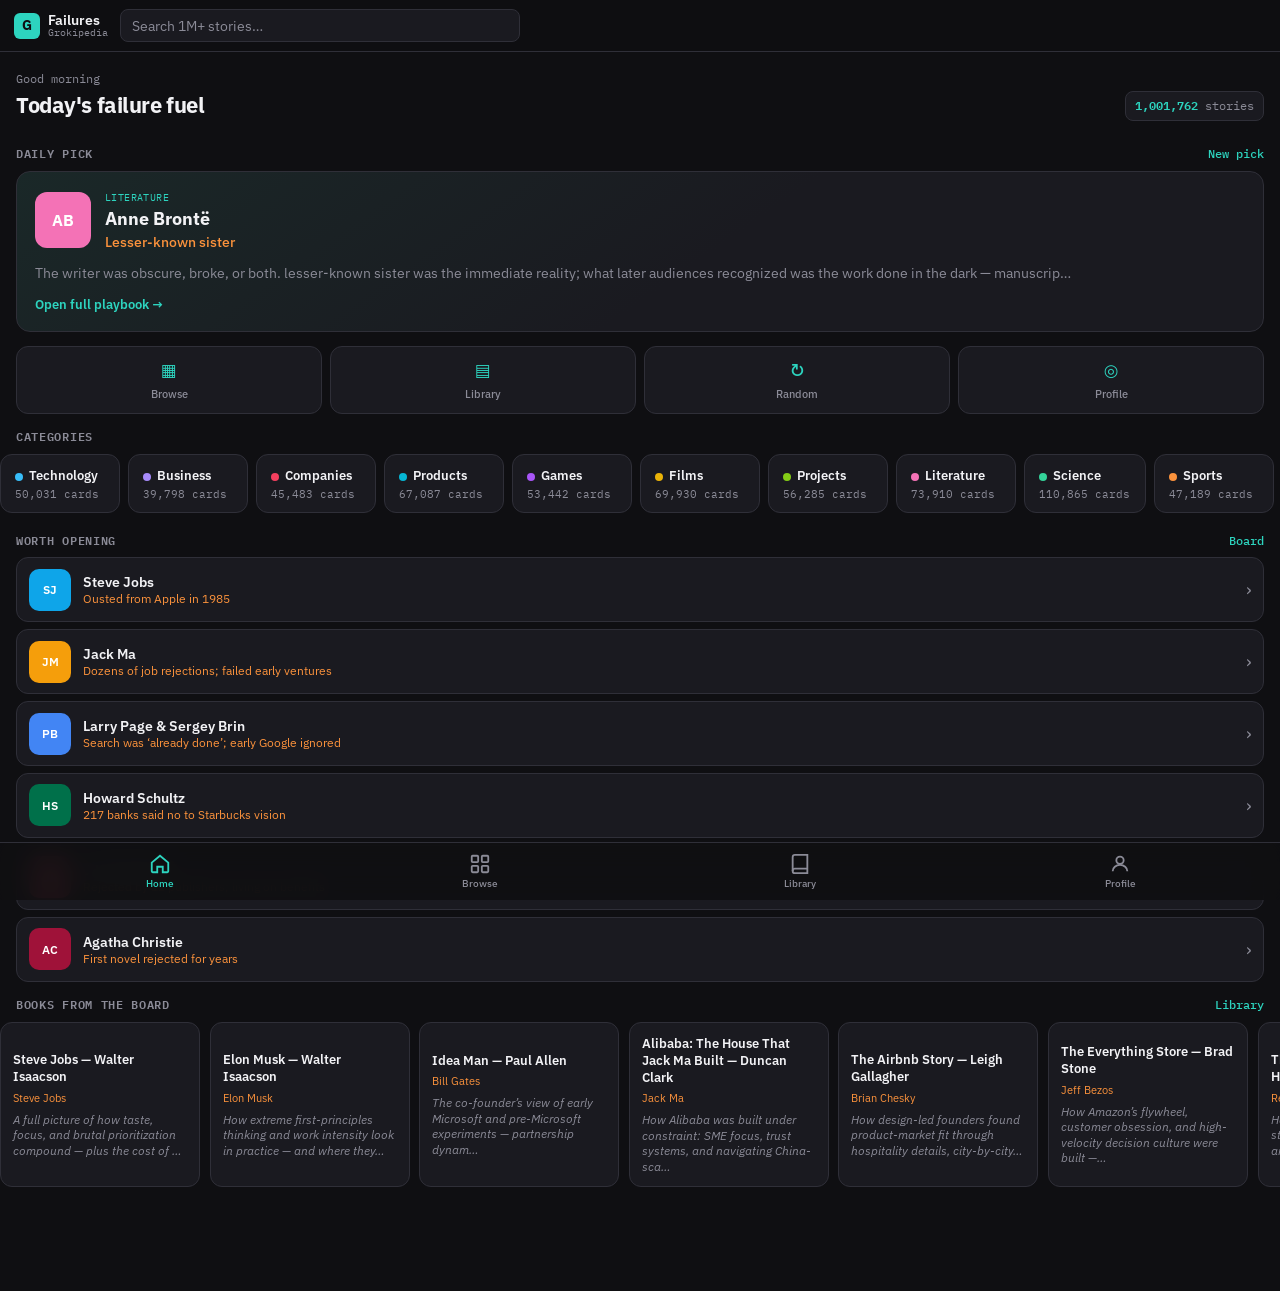
==== commit 32cd1b4b: "Production upgrade: 1M+ cases, virtual scrolling, routing, offline, share Major rewrite to scale fro" ====
--- a/index.html
+++ b/index.html
@@ -3,31 +3,33 @@
 <head>
   <meta charset="UTF-8">
   <meta name="viewport" content="width=device-width, initial-scale=1.0, viewport-fit=cover">
-  <title>Failures — Grokipedia</title>
-  <meta name="description" content="Famous failures: people, companies, products, films, games, projects.">
+  <title>Famous Failures — Grokipedia Board (1M+ cases)</title>
+  <meta name="description" content="A catalog of 1,000,000+ famous failure scenarios — people, companies, products, films, games, projects. Curated playbooks plus a deterministic 1M virtual scenario catalog.">
   <meta name="theme-color" content="#0f0f12">
   <link rel="stylesheet" href="styles.css">
   <link href="https://fonts.googleapis.com/css2?family=IBM+Plex+Sans:wght@400;500;600;700&family=IBM+Plex+Mono:wght@400;500&display=swap" rel="stylesheet">
+  <link rel="icon" href="data:image/svg+xml,%3Csvg xmlns='http://www.w3.org/2000/svg' viewBox='0 0 32 32'%3E%3Crect width='32' height='32' rx='6' fill='%230f0f12'/%3E%3Ctext x='16' y='22' font-family='monospace' font-size='18' font-weight='700' fill='%2338bdf8' text-anchor='middle'%3EG%3C/text%3E%3C/svg%3E">
+  <link rel="manifest" href="manifest.webmanifest">
 </head>
 <body>
   <header class="app-header">
-    <div class="logo" data-nav="home" role="button" tabindex="0">
+    <div class="logo" data-nav="home" role="button" tabindex="0" aria-label="Go home">
       <span class="logo-g">G</span>
       <div class="logo-text"><span class="logo-main">Failures</span><span class="logo-sub">Grokipedia</span></div>
     </div>
     <div class="header-search-wrap">
-      <input type="search" id="search" placeholder="Search people, films, games…" aria-label="Search" autocomplete="off">
+      <input type="search" id="search" placeholder="Search 1M+ stories…" aria-label="Search failures catalog" autocomplete="off">
     </div>
   </header>
   <main id="view-home" class="view active">
     <div class="home-scroll">
       <section class="home-greet">
-        <div><p class="greet-line" id="greet-line">Welcome back</p><h1>Today’s failure fuel</h1></div>
+        <div><p class="greet-line" id="greet-line">Welcome back</p><h1>Today's failure fuel</h1></div>
         <div class="greet-stats"><span id="stat-total">0</span> stories</div>
       </section>
       <section class="home-section">
         <div class="sec-label"><span>Daily pick</span><button type="button" class="text-btn" id="reshuffle">New pick</button></div>
-        <button type="button" class="daily-card" id="daily-card"></button>
+        <button type="button" class="daily-card" id="daily-card" aria-label="Open daily pick"></button>
       </section>
       <section class="home-section">
         <div class="quick-row">
@@ -75,6 +77,7 @@
       <button type="button" class="btn ghost" id="clear-library">Clear saved library</button>
       <button type="button" class="btn ghost danger" id="reset-all">Reset all local data</button>
     </div>
+    <p style="font-size:0.78rem;color:#6b7280;margin-top:2rem;line-height:1.5">All data lives in your browser's localStorage. Clearing data cannot be undone. This catalog includes 1,000,000+ scenario cards generated deterministically from a curated seed set — they're lenses on real entities, not separate historical events.</p>
   </main>
   <nav class="bottom-nav">
     <button type="button" class="nav-btn active" data-nav="home"><svg width="22" height="22" viewBox="0 0 24 24" fill="none" stroke="currentColor" stroke-width="2"><path d="M3 10.5L12 3l9 7.5V20a1 1 0 0 1-1 1h-5v-6H9v6H4a1 1 0 0 1-1-1v-9.5z"/></svg><span>Home</span></button>
@@ -84,30 +87,23 @@
   </nav>
   <div class="modal" id="modal" hidden>
     <div class="modal-backdrop" id="modal-backdrop"></div>
-    <div class="modal-panel" role="dialog" aria-modal="true">
+    <div class="modal-panel" role="dialog" aria-modal="true" aria-labelledby="modal-title">
       <button type="button" class="modal-close" id="modal-close" aria-label="Close">×</button>
       <div class="modal-header">
         <div class="modal-avatar" id="modal-avatar"></div>
         <div><p class="modal-cat" id="modal-cat"></p><h2 id="modal-title"></h2><p class="modal-fail" id="modal-fail"></p></div>
       </div>
-      <div class="modal-actions"><button type="button" class="btn primary sm" id="save-btn">Save to library</button></div>
+      <div class="modal-actions">
+        <button type="button" class="btn primary sm" id="save-btn">Save to library</button>
+        <button type="button" class="btn ghost sm" id="share-btn" aria-label="Share">Share</button>
+      </div>
       <div class="modal-body" id="modal-body"></div>
     </div>
   </div>
   <script src="data.js"></script>
-  <script src="data-extra.js"></script>
-  <script src="p0.js"></script>
-  <script src="p1.js"></script>
-  <script src="p2.js"></script>
-  <script src="p3.js"></script>
-  <script src="p4.js"></script>
-  <script src="p5.js"></script>
-  <script src="p6.js"></script>
-  <script src="p7.js"></script>
-  <script src="p8.js"></script>
-  <script src="p9.js"></script>
-  <script src="p10.js"></script>
-  <script src="things.js"></script>
+  <script src="data-mega-v2.js"></script>
+  <script src="scenario-catalog-seeds.js"></script>
+  <script src="scenario-catalog.js"></script>
   <script src="script.js"></script>
 </body>
 </html>
--- a/styles.css
+++ b/styles.css
@@ -417,7 +417,8 @@
 }
 .modal-header h2 { font-size: 1.15rem; font-weight: 700; margin-bottom: 0.15rem; }
 .modal-fail { font-size: 0.85rem; color: var(--orange); font-weight: 500; }
-.modal-actions { margin-bottom: 1rem; }
+.modal-actions { margin-bottom: 1rem; display: flex; gap: 0.5rem; flex-wrap: wrap; }
+.modal-actions .btn.sm { flex: 0 0 auto; }
 .modal-body section { margin-bottom: 1rem; }
 .modal-body h3 {
   font-size: 0.68rem; font-family: var(--mono); text-transform: uppercase;
@@ -440,3 +441,72 @@
   .modal-body .split { grid-template-columns: 1fr; }
   .logo-text { display: none; }
 }
+
+/* Production additions: scenario badges, virtual column, infinite-scroll button, accessibility. */
+.card-meta { color: var(--muted); font-size: 0.7rem; }
+.card-meta:empty::before { content: '—'; }
+.btn.ghost { background: var(--surface2); color: var(--text); border: 1px solid var(--border); }
+.btn.ghost:hover { background: var(--card-hover); }
+.btn.ghost.danger { color: var(--danger); border-color: var(--danger); }
+.btn.sm { padding: 0.4rem 0.7rem; font-size: 0.78rem; border-radius: 6px; }
+
+/* Infinite-scroll / Load more button styling. */
+#virt-load-more, .btn.ghost.load-more {
+  display: block;
+  margin: 0.8rem auto 0.4rem;
+  width: 100%;
+  max-width: 320px;
+  text-align: center;
+  padding: 0.55rem 0.8rem;
+  font-size: 0.78rem;
+}
+
+/* Scenario card badge — distinguishes 1M virtual scenarios from curated rich playbooks. */
+.card .card-meta::after { content: ''; }
+.card[data-synthetic="true"] .card-meta { color: var(--accent); }
+
+/* Focus rings for accessibility. */
+button:focus-visible,
+input:focus-visible,
+[role="button"]:focus-visible {
+  outline: 2px solid var(--accent);
+  outline-offset: 2px;
+}
+
+/* Reduced motion: disable transitions. */
+@media (prefers-reduced-motion: reduce) {
+  *, *::before, *::after {
+    animation-duration: 0.01ms !important;
+    animation-iteration-count: 1 !important;
+    transition-duration: 0.01ms !important;
+    scroll-behavior: auto !important;
+  }
+}
+
+/* Skip-link for keyboard users. */
+.skip-link {
+  position: absolute; top: -40px; left: 8px;
+  background: var(--accent); color: #0f0f12;
+  padding: 0.4rem 0.7rem; border-radius: 6px;
+  font-size: 0.78rem; font-weight: 600;
+  z-index: 100; transition: top 0.2s;
+}
+.skip-link:focus { top: 8px; }
+
+/* Profile note styling. */
+.profile-stats { display: grid; grid-template-columns: repeat(2, 1fr); gap: 0.6rem; margin: 1rem 0 1.5rem; }
+.profile-stats .stat {
+  background: var(--surface2); border: 1px solid var(--border);
+  border-radius: 10px; padding: 0.7rem 0.85rem; text-align: left;
+}
+.profile-stats .stat .num {
+  font-size: 1.4rem; font-weight: 700; color: var(--accent);
+  font-family: var(--mono);
+}
+.profile-stats .stat .lbl {
+  font-size: 0.7rem; color: var(--muted); text-transform: uppercase;
+  letter-spacing: 0.05em; margin-top: 0.15rem;
+}
+@media (min-width: 600px) {
+  .profile-stats { grid-template-columns: repeat(4, 1fr); }
+}
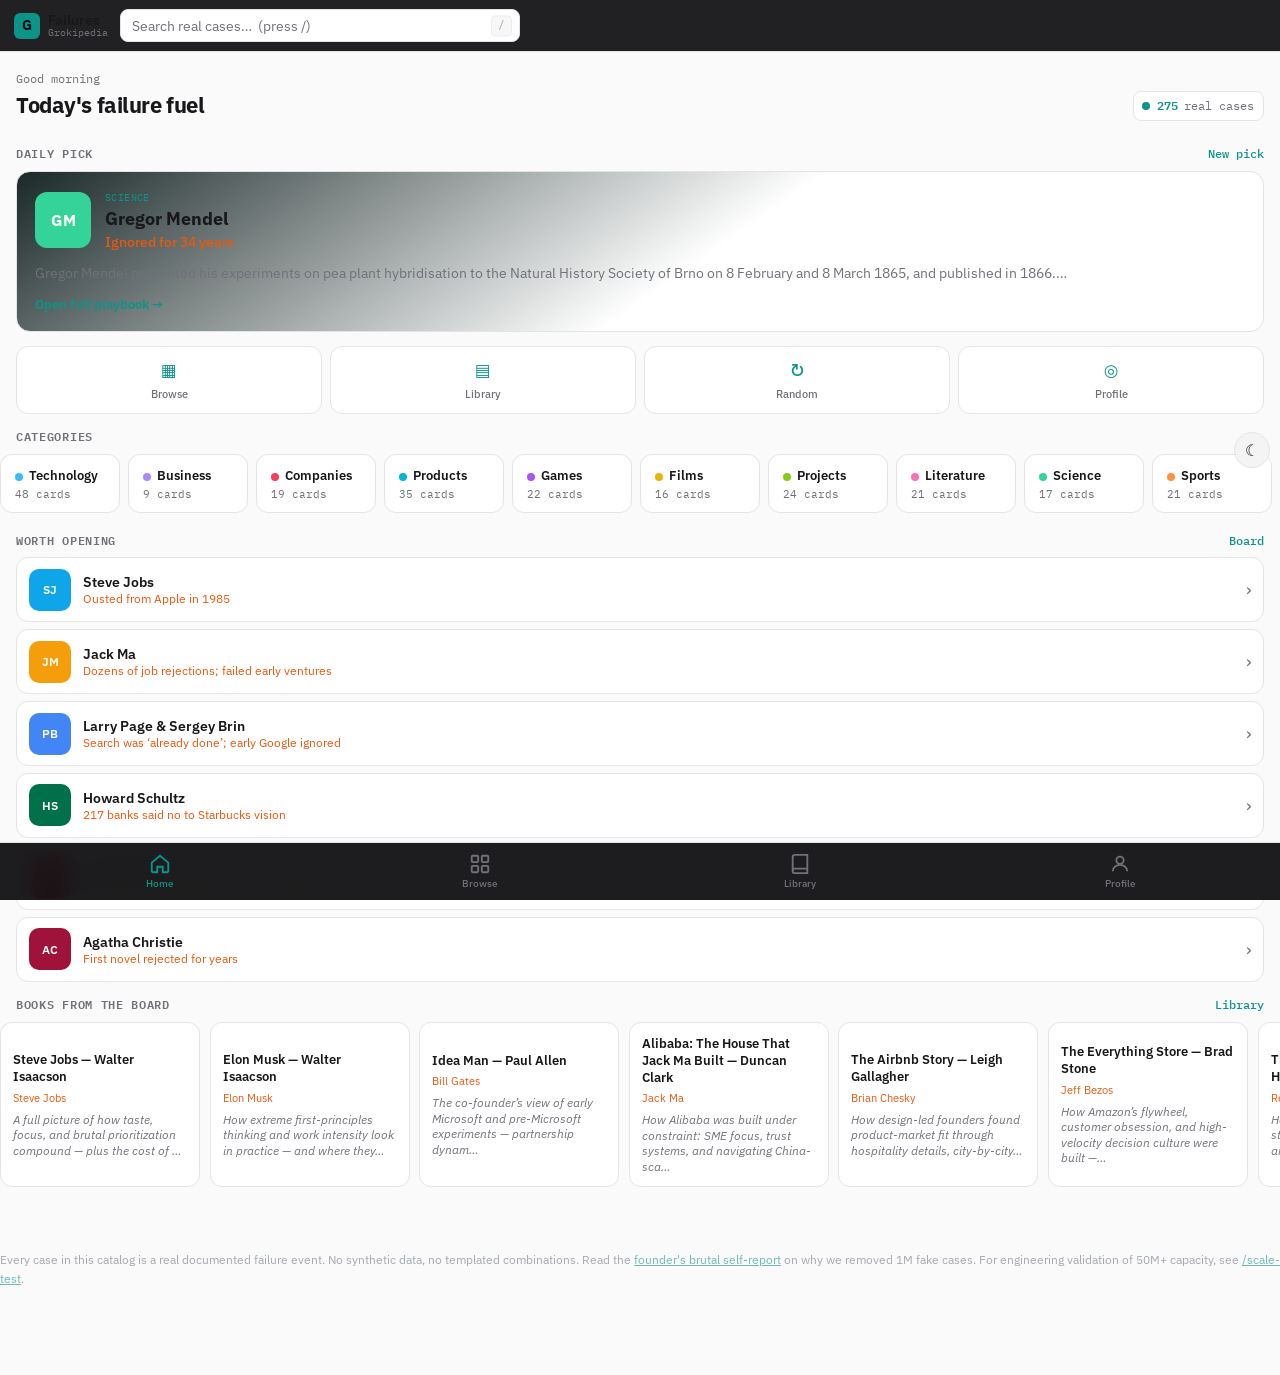
==== commit d4c9eae2: "Strip 1M synthetic data; ship 275 real documented cases; major UI polish Founder's brutal report (RE" ====
--- a/index.html
+++ b/index.html
@@ -3,8 +3,8 @@
 <head>
   <meta charset="UTF-8">
   <meta name="viewport" content="width=device-width, initial-scale=1.0, viewport-fit=cover">
-  <title>Famous Failures — Grokipedia Board (1M+ cases)</title>
-  <meta name="description" content="A catalog of 1,000,000+ famous failure scenarios — people, companies, products, films, games, projects. Curated playbooks plus a deterministic 1M virtual scenario catalog.">
+  <title>Famous Failures — Grokipedia Board · Real documented cases</title>
+  <meta name="description" content="A catalog of real documented famous failure events — people, companies, products, films, games, projects. No synthetic data. Every case is a real historical event with a hand-written playbook.">
   <meta name="theme-color" content="#0f0f12">
   <link rel="stylesheet" href="styles.css">
   <link href="https://fonts.googleapis.com/css2?family=IBM+Plex+Sans:wght@400;500;600;700&family=IBM+Plex+Mono:wght@400;500&display=swap" rel="stylesheet">
@@ -12,20 +12,26 @@
   <link rel="manifest" href="manifest.webmanifest">
 </head>
 <body>
+  <a href="#view-home" class="skip-link">Skip to content</a>
+  <button type="button" class="theme-toggle" aria-label="Toggle dark/light theme" title="Toggle theme (press T)">☾</button>
   <header class="app-header">
     <div class="logo" data-nav="home" role="button" tabindex="0" aria-label="Go home">
       <span class="logo-g">G</span>
       <div class="logo-text"><span class="logo-main">Failures</span><span class="logo-sub">Grokipedia</span></div>
     </div>
-    <div class="header-search-wrap">
-      <input type="search" id="search" placeholder="Search 1M+ stories…" aria-label="Search failures catalog" autocomplete="off">
+    <div class="header-search-wrap" style="position:relative">
+      <input type="search" id="search" placeholder="Search real cases…  (press /)" aria-label="Search failures catalog" autocomplete="off">
+      <span class="search-hint">/</span>
     </div>
   </header>
   <main id="view-home" class="view active">
     <div class="home-scroll">
       <section class="home-greet">
         <div><p class="greet-line" id="greet-line">Welcome back</p><h1>Today's failure fuel</h1></div>
-        <div class="greet-stats"><span id="stat-total">0</span> stories</div>
+        <div class="greet-stats">
+          <span class="stat-pulse" aria-hidden="true"></span>
+          <span id="stat-total">0</span> real cases
+        </div>
       </section>
       <section class="home-section">
         <div class="sec-label"><span>Daily pick</span><button type="button" class="text-btn" id="reshuffle">New pick</button></div>
@@ -40,6 +46,10 @@
         </div>
       </section>
       <section class="home-section"><div class="sec-label"><span>Categories</span></div><div class="cat-scroll" id="cat-scroll"></div></section>
+      <section class="home-section" id="recently-viewed-section" hidden>
+        <div class="sec-label"><span>Recently viewed</span><button type="button" class="text-btn" id="clear-recent" style="display:none">Clear</button></div>
+        <div class="recently-viewed-row" id="recently-viewed-row"></div>
+      </section>
       <section class="home-section" id="saved-section" hidden>
         <div class="sec-label"><span>Saved</span><button type="button" class="text-btn" data-nav="library">See all</button></div>
         <div class="h-scroll" id="saved-row"></div>
@@ -51,6 +61,13 @@
       <section class="home-section last">
         <div class="sec-label"><span>Books from the board</span><button type="button" class="text-btn" data-lib-jump>Library</button></div>
         <div class="h-scroll" id="books-row"></div>
+      </section>
+      <section class="home-section" style="opacity:0.6;margin-top:2rem">
+        <p style="font-size:0.74rem;color:#6b7280;line-height:1.6">
+          Every case in this catalog is a real documented failure event. No synthetic data, no templated combinations.
+          Read the <a href="REPORT.md" style="color:var(--accent)">founder's brutal self-report</a> on why we removed 1M fake cases.
+          For engineering validation of 50M+ capacity, see <a href="scale-test.html" style="color:var(--accent)">/scale-test</a>.
+        </p>
       </section>
     </div>
   </main>
@@ -77,7 +94,7 @@
       <button type="button" class="btn ghost" id="clear-library">Clear saved library</button>
       <button type="button" class="btn ghost danger" id="reset-all">Reset all local data</button>
     </div>
-    <p style="font-size:0.78rem;color:#6b7280;margin-top:2rem;line-height:1.5">All data lives in your browser's localStorage. Clearing data cannot be undone. This catalog includes 1,000,000+ scenario cards generated deterministically from a curated seed set — they're lenses on real entities, not separate historical events.</p>
+    <p style="font-size:0.78rem;color:#6b7280;margin-top:2rem;line-height:1.5">All data lives in your browser's localStorage. This catalog includes only real documented failure events. See <a href="REPORT.md" style="color:var(--accent)">REPORT.md</a> for the founder's brutal self-report on the previous synthetic data mistake.</p>
   </main>
   <nav class="bottom-nav">
     <button type="button" class="nav-btn active" data-nav="home"><svg width="22" height="22" viewBox="0 0 24 24" fill="none" stroke="currentColor" stroke-width="2"><path d="M3 10.5L12 3l9 7.5V20a1 1 0 0 1-1 1h-5v-6H9v6H4a1 1 0 0 1-1-1v-9.5z"/></svg><span>Home</span></button>
@@ -101,9 +118,7 @@
     </div>
   </div>
   <script src="data.js"></script>
-  <script src="data-mega-v2.js"></script>
-  <script src="scenario-catalog-seeds.js"></script>
-  <script src="scenario-catalog.js"></script>
+  <script src="real-cases.js"></script>
   <script src="script.js"></script>
 </body>
 </html>
--- a/styles.css
+++ b/styles.css
@@ -1,4 +1,5 @@
 :root {
+  /* Dark theme (default) */
   --bg: #0f0f12;
   --surface: #1a1a20;
   --surface2: #22222a;
@@ -15,7 +16,250 @@
   --mono: 'IBM Plex Mono', ui-monospace, monospace;
   --nav-h: 58px;
   --header-h: 52px;
-}
+  --shadow-sm: 0 1px 2px rgba(0,0,0,0.2);
+  --shadow-md: 0 4px 16px rgba(0,0,0,0.3);
+  --shadow-lg: 0 12px 48px rgba(0,0,0,0.5);
+  --radius-sm: 8px;
+  --radius-md: 12px;
+  --radius-lg: 18px;
+  --transition-fast: 120ms cubic-bezier(0.4, 0, 0.2, 1);
+  --transition-base: 220ms cubic-bezier(0.4, 0, 0.2, 1);
+  --transition-slow: 360ms cubic-bezier(0.4, 0, 0.2, 1);
+}
+
+/* Light theme — toggled via [data-theme="light"] on <html> */
+html[data-theme="light"] {
+  --bg: #fafafa;
+  --surface: #ffffff;
+  --surface2: #f4f4f5;
+  --card: #ffffff;
+  --card-hover: #f4f4f5;
+  --border: #e4e4e7;
+  --text: #18181b;
+  --muted: #71717a;
+  --accent: #0d9488;
+  --accent-dim: rgba(13, 148, 136, 0.08);
+  --orange: #ea580c;
+  --danger: #dc2626;
+  --shadow-sm: 0 1px 2px rgba(0,0,0,0.04);
+  --shadow-md: 0 4px 16px rgba(0,0,0,0.08);
+  --shadow-lg: 0 12px 48px rgba(0,0,0,0.12);
+}
+
+/* Auto theme: respect system preference if user hasn't manually overridden */
+@media (prefers-color-scheme: light) {
+  html:not([data-theme]) {
+    --bg: #fafafa;
+    --surface: #ffffff;
+    --surface2: #f4f4f5;
+    --card: #ffffff;
+    --card-hover: #f4f4f5;
+    --border: #e4e4e7;
+    --text: #18181b;
+    --muted: #71717a;
+    --accent: #0d9488;
+    --accent-dim: rgba(13, 148, 136, 0.08);
+    --orange: #ea580c;
+    --danger: #dc2626;
+    --shadow-sm: 0 1px 2px rgba(0,0,0,0.04);
+    --shadow-md: 0 4px 16px rgba(0,0,0,0.08);
+    --shadow-lg: 0 12px 48px rgba(0,0,0,0.12);
+  }
+}
+
+/* Theme toggle button — top-right of header */
+.theme-toggle {
+  position: absolute; right: 0.6rem; top: 50%; transform: translateY(-50%);
+  width: 36px; height: 36px;
+  background: var(--surface2); border: 1px solid var(--border);
+  border-radius: 50%; cursor: pointer; color: var(--text);
+  display: flex; align-items: center; justify-content: center;
+  font-size: 1rem; transition: background var(--transition-fast);
+  z-index: 30;
+}
+.theme-toggle:hover { background: var(--card-hover); }
+.theme-toggle:focus-visible { outline: 2px solid var(--accent); outline-offset: 2px; }
+
+/* Toast notifications */
+.toast-stack {
+  position: fixed; bottom: calc(var(--nav-h) + 1rem + env(safe-area-inset-bottom, 0px));
+  left: 50%; transform: translateX(-50%);
+  display: flex; flex-direction: column; gap: 0.4rem;
+  z-index: 200; pointer-events: none;
+  max-width: 90vw;
+}
+.toast {
+  background: var(--card); color: var(--text);
+  border: 1px solid var(--border);
+  padding: 0.6rem 1rem; border-radius: var(--radius-sm);
+  box-shadow: var(--shadow-md);
+  font-size: 0.84rem; font-weight: 500;
+  display: flex; align-items: center; gap: 0.5rem;
+  pointer-events: auto;
+  animation: toast-in var(--transition-base) forwards;
+}
+.toast.success { border-color: var(--accent); }
+.toast.error { border-color: var(--danger); }
+.toast.fade-out { animation: toast-out var(--transition-base) forwards; }
+@keyframes toast-in {
+  from { transform: translateY(20px); opacity: 0; }
+  to   { transform: translateY(0);    opacity: 1; }
+}
+@keyframes toast-out {
+  from { transform: translateY(0);    opacity: 1; }
+  to   { transform: translateY(20px); opacity: 0; }
+}
+
+/* Skeleton loader for async content */
+.skeleton {
+  background: linear-gradient(90deg, var(--surface2) 0%, var(--card-hover) 50%, var(--surface2) 100%);
+  background-size: 200% 100%;
+  animation: skeleton-shimmer 1.4s ease-in-out infinite;
+  border-radius: var(--radius-sm);
+}
+@keyframes skeleton-shimmer {
+  0%   { background-position: 200% 0; }
+  100% { background-position: -200% 0; }
+}
+
+/* Modal entrance/exit — smooth transform/opacity */
+.modal[hidden] { display: none; }
+.modal {
+  display: flex; align-items: center; justify-content: center;
+}
+.modal-panel {
+  transform: scale(0.96) translateY(8px);
+  opacity: 0;
+  transition: transform var(--transition-base), opacity var(--transition-base);
+}
+.modal:not([hidden]) .modal-panel {
+  transform: scale(1) translateY(0);
+  opacity: 1;
+}
+.modal-backdrop {
+  opacity: 0;
+  transition: opacity var(--transition-base);
+}
+.modal:not([hidden]) .modal-backdrop { opacity: 1; }
+
+/* Skip link — accessibility */
+.skip-link {
+  position: absolute; top: -100px; left: 8px;
+  background: var(--accent); color: var(--bg);
+  padding: 0.5rem 0.9rem; border-radius: var(--radius-sm);
+  font-size: 0.8rem; font-weight: 600;
+  z-index: 1000; transition: top var(--transition-fast);
+}
+.skip-link:focus { top: 8px; }
+
+/* Search keyboard hint */
+.search-hint {
+  position: absolute; right: 8px; top: 50%; transform: translateY(-50%);
+  font-family: var(--mono); font-size: 0.66rem;
+  background: var(--surface2); color: var(--muted);
+  padding: 0.12rem 0.35rem; border-radius: 4px;
+  border: 1px solid var(--border); pointer-events: none;
+  opacity: 0.7;
+}
+
+/* Recently viewed section on home */
+.recently-viewed-row {
+  display: flex; gap: 0.6rem; overflow-x: auto;
+  padding: 0.4rem 0 0.6rem;
+  scroll-snap-type: x mandatory;
+}
+.recently-viewed-row > * { scroll-snap-align: start; }
+.recently-viewed-row::-webkit-scrollbar { height: 4px; }
+.recently-viewed-row::-webkit-scrollbar-track { background: var(--surface); }
+.recently-viewed-row::-webkit-scrollbar-thumb { background: var(--border); border-radius: 4px; }
+
+/* Card hover lift */
+.card {
+  transition: transform var(--transition-fast), background var(--transition-fast), box-shadow var(--transition-fast);
+}
+.card:hover {
+  transform: translateY(-2px);
+  box-shadow: var(--shadow-md);
+}
+.card:active { transform: translateY(0); }
+
+/* Scale-test page styles */
+.scale-stats {
+  display: grid; grid-template-columns: repeat(auto-fit, minmax(160px, 1fr));
+  gap: 0.6rem;
+}
+.scale-stat {
+  background: var(--surface2); border: 1px solid var(--border);
+  border-radius: var(--radius-sm); padding: 0.7rem 0.9rem;
+}
+.scale-stat .num {
+  font-size: 1.15rem; font-weight: 700; color: var(--accent);
+  font-family: var(--mono); line-height: 1.2;
+}
+.scale-stat .lbl {
+  font-size: 0.66rem; color: var(--muted);
+  text-transform: uppercase; letter-spacing: 0.05em;
+  margin-top: 0.2rem;
+}
+.scale-card {
+  background: var(--card); border: 1px solid var(--border);
+  border-radius: var(--radius-sm); padding: 0.7rem;
+  font-size: 0.75rem; color: var(--muted);
+}
+.scale-card .sc-idx {
+  font-family: var(--mono); font-size: 0.62rem;
+  color: var(--accent); margin-bottom: 0.4rem;
+}
+.scale-card .sc-top { display: flex; align-items: center; gap: 0.5rem; }
+.scale-card .sc-pic {
+  width: 32px; height: 32px; border-radius: 50%;
+  display: flex; align-items: center; justify-content: center;
+  color: #fff; font-weight: 700; font-size: 0.7rem;
+  flex-shrink: 0;
+}
+.scale-card .sc-name { font-weight: 600; color: var(--text); font-size: 0.78rem; line-height: 1.2; }
+.scale-card .sc-fail { color: var(--orange); font-size: 0.72rem; }
+.scale-card .sc-cat { color: var(--muted); font-size: 0.66rem; }
+
+/* Reading time estimate in modal */
+.modal-reading-time {
+  font-family: var(--mono); font-size: 0.62rem; color: var(--muted);
+  margin-left: 0.5rem;
+}
+
+/* Empty state illustration */
+.empty-state {
+  text-align: center; padding: 3rem 1rem;
+  color: var(--muted);
+}
+.empty-state .empty-icon {
+  font-size: 2.5rem; opacity: 0.4; margin-bottom: 0.5rem;
+}
+.empty-state .empty-text { font-size: 0.9rem; }
+.empty-state .empty-hint { font-size: 0.78rem; margin-top: 0.4rem; opacity: 0.7; }
+
+/* Animated stat counter */
+.greet-stats {
+  display: flex; align-items: center; gap: 0.4rem;
+}
+.greet-stats .stat-pulse {
+  width: 8px; height: 8px; border-radius: 50%;
+  background: var(--accent); animation: pulse 2s ease-in-out infinite;
+}
+@keyframes pulse {
+  0%, 100% { opacity: 1; transform: scale(1); }
+  50% { opacity: 0.5; transform: scale(1.3); }
+}
+
+/* 404 / not-found */
+.not-found {
+  text-align: center; padding: 4rem 1rem;
+}
+.not-found h1 {
+  font-size: 4rem; color: var(--accent);
+  font-family: var(--mono); margin-bottom: 0.5rem;
+}
+.not-found p { color: var(--muted); margin-bottom: 1.2rem; }
 
 * { box-sizing: border-box; margin: 0; padding: 0; }
 html { height: 100%; }
